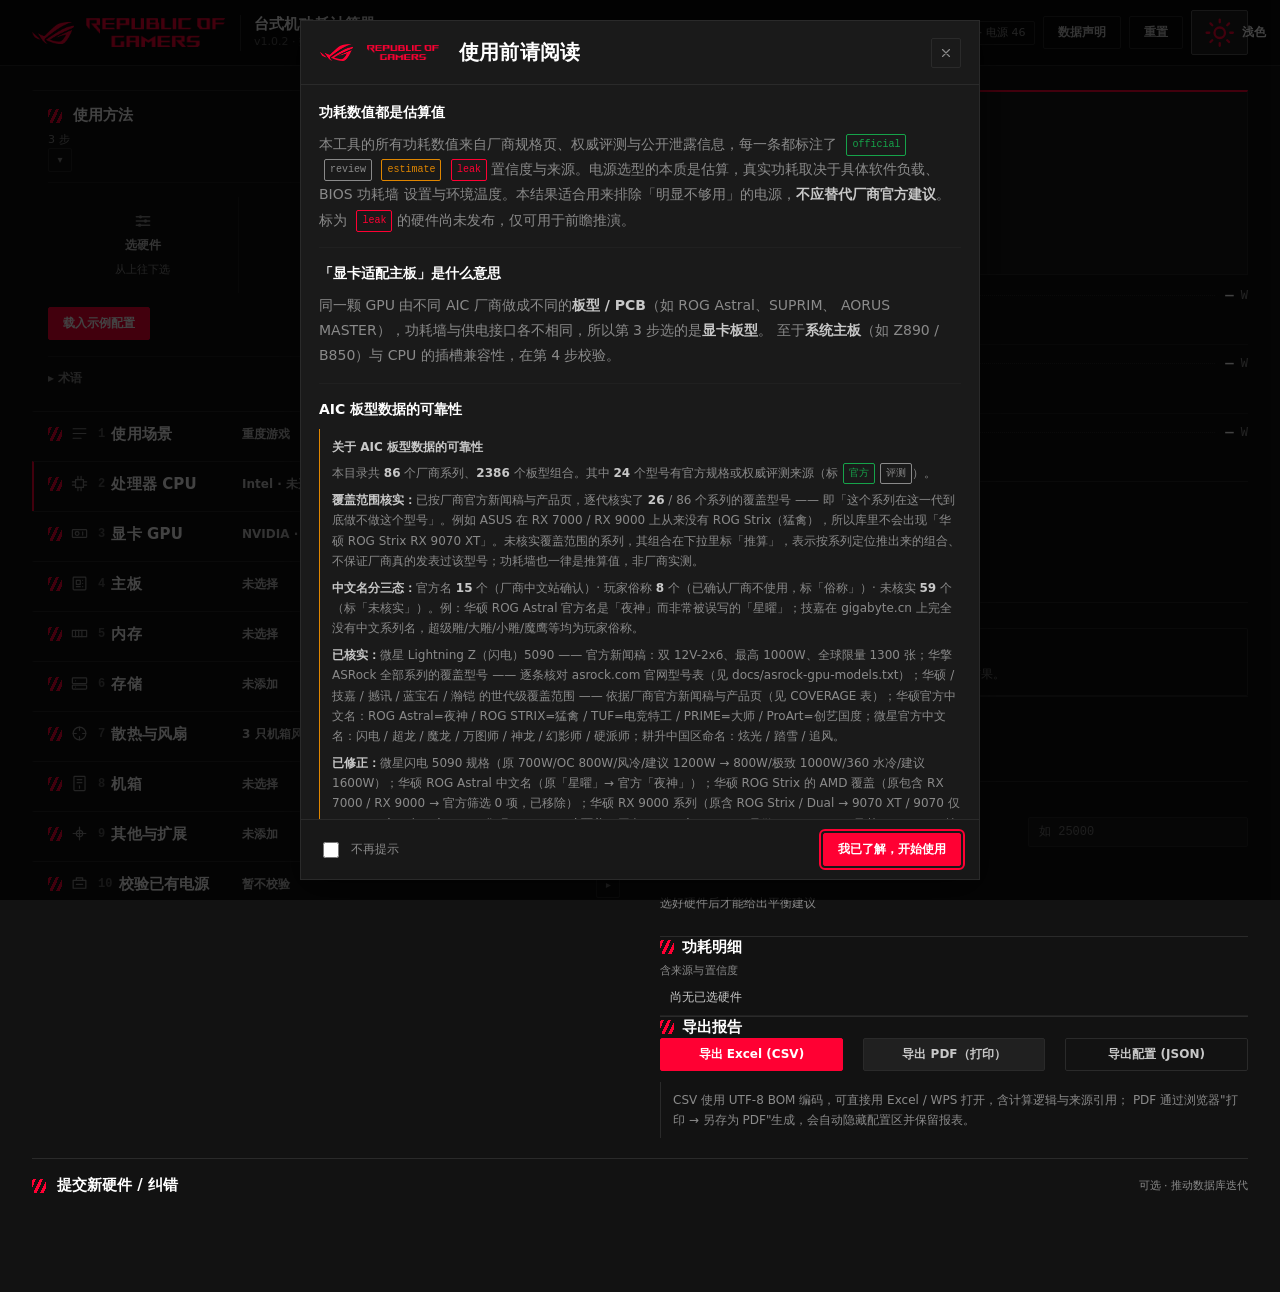
==== index.html @ 89cdb307 "删除启动动画（回退 75d5cbf + 5cb601c）" ====
<!DOCTYPE html>
<html lang="zh-CN" data-theme="dark">
<head>
<meta charset="UTF-8">
<meta name="viewport" content="width=device-width, initial-scale=1.0">

<!-- ---------------------------------------------------------------- SEO -- -->
<title>台式机功耗计算器 · 电源瓦数怎么选</title>
<meta name="description" content="选好 CPU、显卡、主板就能算出整机功耗，并直接给出该买多大瓦数的电源。覆盖 164 款 CPU 与 RTX 50 到 GTX 900 的 71 款显卡、23 家 AIC 厂商 2386 个板型，含 ATX 3.1 与 12V-2x6 接口校验。">
<meta name="robots" content="index, follow">
<link rel="canonical" href="https://lightningz-msi.github.io/-/">

<!-- 主题色：影响移动端浏览器地址栏配色 -->
<meta name="theme-color" content="#121212" media="(prefers-color-scheme: dark)">
<meta name="theme-color" content="#f5f5f5" media="(prefers-color-scheme: light)">
<meta name="color-scheme" content="dark light">

<!-- ------------------------------------------------------- 社交分享预览 --
     微信 / QQ / Twitter / 飞书 等分享时展示的卡片。
     og:image 必须是可公开访问的绝对 URL，建议 1200×630。 -->
<meta property="og:type" content="website">
<meta property="og:site_name" content="台式机功耗计算器">
<meta property="og:locale" content="zh_CN">
<meta property="og:title" content="台式机功耗计算器 · 电源瓦数怎么选">
<meta property="og:description" content="选好 CPU、显卡、主板就能算出整机功耗，并直接给出该买多大瓦数的电源。164 款 CPU、71 款显卡、2386 个显卡板型，老平台也支持。">
<meta property="og:url" content="https://lightningz-msi.github.io/-/">
<meta property="og:image" content="https://lightningz-msi.github.io/-/assets/og-image.png">
<meta property="og:image:width" content="1200">
<meta property="og:image:height" content="630">
<meta property="og:image:alt" content="台式机功耗计算器">
<meta name="twitter:card" content="summary_large_image">
<meta name="twitter:title" content="台式机功耗计算器 · 电源瓦数怎么选">
<meta name="twitter:description" content="选好配置就能算出整机功耗，直接给出该买多大瓦数的电源。164 款 CPU、71 款显卡型号、23 家 AIC 厂商 2386 个板型。">
<meta name="twitter:image" content="https://lightningz-msi.github.io/-/assets/og-image.png">

<!-- -------------------------------------------------------------- 图标 -- -->
<link rel="icon" type="image/svg+xml" href="favicon.svg">
<link rel="apple-touch-icon" href="favicon.svg">

<!-- --------------------------------------------------------- 结构化数据 --
     帮助搜索引擎把这个页面识别为「免费在线工具」，可能出现在富媒体结果里 -->
<script type="application/ld+json">
{
  "@context": "https://schema.org",
  "@type": "WebApplication",
  "name": "台式机功耗计算器",
  "alternateName": "整机功耗计算与电源选型工具",
  "description": "根据 CPU、显卡、主板、内存、存储等配置计算台式机整机功耗，并推荐 ATX 3.1 电源瓦数，含硬件兼容性校验。",
  "applicationCategory": "UtilitiesApplication",
  "operatingSystem": "Web",
  "inLanguage": "zh-CN",
  "isAccessibleForFree": true,
  "offers": { "@type": "Offer", "price": "0", "priceCurrency": "CNY" },
  "featureList": [
    "整机功耗计算",
    "电源瓦数推荐（ATX 3.1）",
    "CPU 与主板插槽兼容性校验",
    "CPU 三级筛选（品牌 / 系列世代 / 型号，164 款）",
    "显卡四级筛选（品牌 / 世代 / 型号 / AIC 板型，66 款型号 · 2427 个板型 · 23 家厂商）",
    "显卡板型功耗墙区分（ROG Astral、SUPRIM、AORUS 等）",
    "老平台兼容：GTX 900 / 10 系、RTX 20 / 30 系、RX 500 / 5000 / 6000 系",
    "12V-2x6 / PCIe 8pin 接口数量校验"
  ]
}
</script>

<link rel="stylesheet" href="assets/style.css">
</head>
<body>

<!-- 页面内容由 JavaScript 渲染，这里为禁用 JS 的访问者与部分爬虫提供兜底说明 -->
<noscript>
  <div style="max-width:760px;margin:40px auto;padding:24px;border:1px solid #23303f;border-radius:10px;font:14px/1.8 -apple-system,'Segoe UI','Microsoft YaHei',sans-serif;color:#e6edf3;background:#131a23">
    <h1 style="font-size:18px;margin:0 0 12px">台式机功耗计算器</h1>
    <p>本工具需要启用 JavaScript 才能运行。它可以根据你选择的 CPU、显卡、主板、内存、存储等硬件，
       计算台式机整机功耗，并推荐合适的 ATX 3.1 电源瓦数。</p>
    <p>覆盖范围：Intel Core Ultra 200S / 200S Plus、第 10~14 代酷睿；AMD Ryzen 9000 / 8000G / 7000 / 5000 全系；
       NVIDIA RTX 50 / 40 系、AMD RX 9000 / 7000 系、Intel Arc B/A 系显卡，
       并区分 23 家 AIC 厂商的 800 多个板型（同一颗 GPU 不同厂商的功耗墙并不相同）。</p>
    <p>请在浏览器设置中启用 JavaScript，或换用 Chrome / Edge / Firefox / Safari 的较新版本访问。</p>
  </div>
</noscript>

<header class="top">
  <div class="top-inner">
    <div class="logo">
      <!-- ROG 官方锁定版：图形本体 + REPUBLIC OF GAMERS 字标。
           两张图都是从华硕官方 logo 图里切出来的（tools/build-logo.mjs）——
           字标是定制字形，网页字体里没有，只能用图。
           这里横向排布（图形在左、字标在右），即官方「横向锁定版」的排法；
           顶栏是横向布局，纵向锁定版会把标题挤下去。
           用 CSS mask 上色：mask 只取 alpha，颜色由 --rog 给，
           所以深浅主题切换时 logo 会自动跟着换，不需要维护两套图。 -->
      <span class="mark" role="img" aria-label="ROG 玩家国度之眼"></span>
      <span class="wordmark" role="img" aria-label="REPUBLIC OF GAMERS"></span>
      <div class="logo-text">
        <h1>台式机功耗计算器</h1>
        <small>v<span id="toolVersion">—</span> · 数据版本 <span id="dbVersion">—</span> · 截止 <span id="dbDate">—</span></small>
      </div>
    </div>
    <div class="top-actions">
      <span class="tag" id="dbCounts">—</span>
      <!-- 答案筹码：顶栏是 sticky 的，所以任何滚动位置都能看到推荐瓦数 -->
      <span class="answer-chip" id="answerChip" hidden>
        <span class="ac-label">推荐电源</span>
        <span class="ac-value" id="answerChipValue">—</span>
        <span class="ac-issues" id="answerChipIssues"></span>
      </span>
      <button id="btnDisclaimer" class="ghost" aria-haspopup="dialog"
              aria-controls="disclaimerModal">数据声明</button>
      <button id="btnReset" class="ghost">重置</button>
      <button id="btnTheme" class="ghost" aria-label="切换深浅主题">
        <svg class="ico" viewBox="0 0 24 24" fill="none" stroke="currentColor" stroke-width="1.75"
             stroke-linecap="round" stroke-linejoin="round" aria-hidden="true">
          <circle cx="12" cy="12" r="4"/><path d="M12 2v2M12 20v2M4.9 4.9l1.4 1.4M17.7 17.7l1.4 1.4M2 12h2M20 12h2M4.9 19.1l1.4-1.4M17.7 6.3l1.4-1.4"/>
        </svg>
        <span class="theme-label">浅色</span>
      </button>
    </div>
  </div>
</header>

<div class="wrap">

  <div class="layout">

    <!-- ================================================== 左：配置列 === -->
    <div class="col-config">

      <!-- 新手引导 -->
      <section class="card guide" id="guideCard">
        <!-- 这一栏没有序号：它不是「第 1 步」，而是说明。原来这里放了个「?」，
             和前面的 /// 分区标记挤在一起读成「/// ? 使用方法」，很脏。
             分区标记本身就足以表明这是一个分区。 -->
        <h2>使用方法<span class="hint">3 步</span>
          <button id="btnHideGuide" class="card-toggle" type="button" aria-label="关闭引导"></button>
        </h2>
        <div class="card-body">
          <ol class="guide-steps">
            <li>
              <span class="gi" aria-hidden="true"><svg viewBox="0 0 24 24" fill="none" stroke="currentColor" stroke-width="1.75" stroke-linecap="round"><path d="M4 7h16M4 12h16M4 17h16"/><circle cx="9" cy="7" r="2" fill="currentColor" stroke="none"/><circle cx="15" cy="12" r="2" fill="currentColor" stroke="none"/><circle cx="8" cy="17" r="2" fill="currentColor" stroke="none"/></svg></span>
              <b>选硬件</b><span>从上往下选</span>
            </li>
            <li>
              <span class="gi" aria-hidden="true"><svg viewBox="0 0 24 24" fill="none" stroke="currentColor" stroke-width="1.75" stroke-linecap="round" stroke-linejoin="round"><path d="M13 2 L4.5 13.5 H11 L10 22 L19.5 10 H13 Z"/></svg></span>
              <b>看瓦数</b><span>顶部那个数</span>
            </li>
            <li>
              <span class="gi" aria-hidden="true"><svg viewBox="0 0 24 24" fill="none" stroke="currentColor" stroke-width="1.75" stroke-linecap="round" stroke-linejoin="round"><path d="M12 3 L2 20 h20 Z"/><path d="M12 10v4M12 17.5v.01"/></svg></span>
              <b>查红字</b><span>有红字就换</span>
            </li>
          </ol>

          <div class="guide-actions">
            <button id="btnQuickStart" class="primary">载入示例配置</button>
          </div>

          <details class="glossary">
            <summary>术语</summary>
            <dl>
              <dt>规划功耗</dt>
              <dd>把所有硬件「最多能吃多少电」加在一起。电源必须扛得住这个数。</dd>
              <dt>场景预期功耗</dt>
              <dd>你实际用起来大概会吃多少电。这个数通常比规划功耗小，
                  因为打游戏时 CPU 一般不会同时跑满。</dd>
              <dt>瞬时峰值</dt>
              <dd>显卡在极短一瞬间能拉到的最高功率（比平均值高很多）。
                  这是为什么不能用杂牌电源的原因——它们的标称瓦数扛不住这种瞬间冲击。</dd>
              <dt>TDP / 最大睿频功耗</dt>
              <dd>CPU 的耗电指标。一个是「平时」，一个是「火力全开」。
                  本工具按火力全开算，更保险。</dd>
              <dt>AIC 厂商 / 板型</dt>
              <dd>同样一颗显卡芯片，华硕、微星、技嘉等厂商会做成不同版本，
                  耗电和尺寸都不一样。比如「微星闪电」就比公版耗电高得多。</dd>
              <dt>12V-2x6 / 12VHPWR</dt>
              <dd>RTX 40/50 系显卡用的新供电接口。买电源时要确认它自带这个接口，
                  否则得用转接线（有风险）。</dd>
              <dt>ATX 3.1</dt>
              <dd>最新一代电源规范，专门为「瞬时峰值」做了加强。
                  配 RTX 50 系 / RX 9000 系显卡建议选它。</dd>
              <dt>80 PLUS 金牌 / 铂金 / 钛金</dt>
              <dd>电源的省电效率等级。等级越高越省电、发热越小，但也越贵。
                  预算有限时<b>优先保瓦数，再考虑等级</b>。</dd>
            </dl>
          </details>
        </div>
      </section>

      <!-- 1. 使用场景 -->
      <section class="card">
        <h2><span class="idx">1</span>使用场景<span class="hint">决定负载系数与冗余要求</span></h2>
        <div class="card-body">
          <div class="scenarios" id="scenarios"></div>
          <div class="note" id="scenarioNote" style="margin-top:11px"></div>
        </div>
      </section>

      <!-- 2. CPU -->
      <section class="card">
        <h2><span class="idx">2</span>处理器 CPU<span class="hint">三级联动：品牌 → 系列 / 世代 → 型号</span></h2>
        <div class="card-body">
          <div class="field">
            <label>① 品牌</label>
            <div class="seg" id="cpuBrand"></div>
          </div>
          <div class="field">
            <label>② 系列 / 世代 <span class="unit">（按上市年份由新到旧）</span></label>
            <select id="cpuGen"></select>
          </div>
          <div class="field">
            <label>③ 型号 <span class="unit">（收录 Intel 10 代起 / AMD Zen 起）</span></label>
            <select id="cpuSelect"></select>
          </div>
          <div class="grid2">
            <div class="field">
              <label>超频模式</label>
              <label class="switch">
                <input type="checkbox" id="cpuOc">
                <span class="track"></span>
                <span>解锁功耗墙 / 自定义功耗</span>
              </label>
            </div>
            <div class="field">
              <label>自定义功耗 <span class="unit">(W，留空用建议值)</span></label>
              <input type="number" id="cpuCustomW" min="35" max="600" step="5" placeholder="自动">
            </div>
          </div>
          <div id="cpuInfo" style="margin-top:10px"></div>
        </div>
      </section>

      <!-- 3. 显卡（三级联动） -->
      <section class="card">
        <h2><span class="idx">3</span>显卡 GPU<span class="hint">四级联动：品牌 → 世代 → 型号 → AIC 板型</span></h2>
        <div class="card-body">
          <div class="field">
            <label>① 品牌</label>
            <div class="seg" id="gpuBrand"></div>
          </div>
          <div class="field">
            <label>② 世代 <span class="unit">（含 GTX 900 / 10 系等已停产老卡）</span></label>
            <select id="gpuGen"></select>
          </div>
          <div class="field">
            <label>③ 型号</label>
            <select id="gpuModel"></select>
          </div>
          <div class="field">
            <label>④ AIC 厂商 / 板型 <span class="unit">（影响功耗墙与供电接口）</span></label>
            <select id="gpuAib"></select>
          </div>
          <div class="grid2">
            <div class="field" style="margin-bottom:0">
              <label>显卡超频</label>
              <label class="switch">
                <input type="checkbox" id="gpuOc">
                <span class="track"></span>
                <span>按 AIC 功耗墙上限计算</span>
              </label>
            </div>
            <div class="field" style="margin-bottom:0">
              <label>未收录型号（手动输入）</label>
              <input type="text" id="gpuCustomName" placeholder="如：某品牌 RTX 5080 Ti">
            </div>
          </div>
          <div class="field" style="margin-top:10px">
            <label>手动功耗 <span class="unit">(W，仅未收录型号时生效)</span></label>
            <input type="number" id="gpuCustomW" min="10" max="1200" step="5" placeholder="自动">
          </div>
          <div id="gpuInfo" style="margin-top:10px"></div>
        </div>
      </section>

      <!-- 4. 主板 -->
      <section class="card">
        <h2><span class="idx">4</span>主板<span class="hint">按 CPU 插槽自动校验兼容性</span></h2>
        <div class="card-body">
          <div class="field">
            <label>具体型号（芯片组 / 板型 / 供电）</label>
            <select id="moboSelect"></select>
          </div>
          <div id="moboInfo"></div>
        </div>
      </section>

      <!-- 5. 内存 -->
      <section class="card">
        <h2><span class="idx">5</span>内存<span class="hint">DDR5 高频条 / 容量可选</span></h2>
        <div class="card-body">
          <div class="grid2">
            <div class="field">
              <label>型号</label>
              <select id="ramSelect"></select>
            </div>
            <div class="field">
              <label>套数 <span class="unit">(kit)</span></label>
              <input type="number" id="ramKits" min="1" max="4" step="1" value="1">
            </div>
          </div>
          <div id="ramInfo"></div>
        </div>
      </section>

      <!-- 6. 存储 -->
      <section class="card">
        <h2><span class="idx">6</span>存储<span class="hint">PCIe 5.0 SSD / 大容量 HDD</span></h2>
        <div class="card-body">
          <div id="storageList"></div>
          <button id="addStorage" class="ghost" style="width:100%;margin-top:4px">添加一块硬盘 / SSD</button>
          <div class="note" style="margin-top:11px">
            PCIe 5.0 SSD 峰值功耗约 10-11W（是 SATA SSD 的 3 倍以上），
            多块 Gen5 盘同时满载时容易被忽略；机械硬盘启动瞬间功耗可达运行值的 3 倍。
          </div>
        </div>
      </section>

      <!-- 7. 散热与风扇 -->
      <section class="card">
        <h2><span class="idx">7</span>散热与风扇<span class="hint">风冷 / 360mm 一体式水冷</span></h2>
        <div class="card-body">
          <div class="field">
            <label>CPU 散热器</label>
            <select id="coolerSelect"></select>
          </div>
          <div class="grid2">
            <div class="field">
              <label>机箱风扇型号</label>
              <select id="fanSelect"></select>
            </div>
            <div class="field">
              <label>数量 <span class="unit">(只)</span></label>
              <input type="number" id="fanQty" min="0" max="12" step="1" value="3">
            </div>
          </div>
          <div id="coolerInfo"></div>
        </div>
      </section>

      <!-- 8. 机箱 -->
      <section class="card">
        <h2><span class="idx">8</span>机箱<span class="hint">E-ATX / 垂直显卡 / 限长校验</span></h2>
        <div class="card-body">
          <div class="field">
            <label>型号</label>
            <select id="caseSelect"></select>
          </div>
          <div id="caseInfo"></div>
        </div>
      </section>

      <!-- 9. 其他与扩展 -->
      <section class="card">
        <h2><span class="idx">9</span>其他与扩展<span class="hint">ARGB 灯效 / 扩展卡 / USB 外设</span></h2>
        <div class="card-body">
          <div class="field">
            <label>外接 ARGB 灯带通道数 <span class="unit">（按每通道 3-5W 估算）</span></label>
            <input type="number" id="argbChannels" min="0" max="12" step="1" value="0">
          </div>
          <div class="field">
            <label>扩展设备</label>
            <div class="chk-grid" id="extrasGrid"></div>
          </div>
          <div class="field">
            <label>自定义设备 <span class="unit">（未收录的扩展卡等）</span></label>
            <div id="customItems"></div>
            <button id="addCustomItem" class="ghost" style="width:100%;margin-top:4px">添加自定义设备</button>
          </div>
        </div>
      </section>

      <!-- 10. 已有电源 -->
      <section class="card">
        <h2><span class="idx">10</span>校验已有电源<span class="hint">我为这套配置选了一款电源</span></h2>
        <div class="card-body">
          <div class="field">
            <label>① 按功率筛选</label>
            <div class="seg" id="psuFilterWatt"></div>
          </div>
          <div class="field">
            <label>② 按 80PLUS 认证筛选</label>
            <div class="seg" id="psuFilterEff"></div>
          </div>
          <div class="field">
            <label>③ 按规范筛选</label>
            <div class="seg" id="psuFilterAtx"></div>
          </div>
          <div class="field">
            <label>电源型号（可不选）<span class="unit">选项含功率 / 认证 / 规范 / 供电接口</span></label>
            <select id="psuSelect"></select>
          </div>
          <div id="psuInfo"></div>
          <div class="note" style="margin-top:11px">
            选择电源后会校验：瓦数是否达到安全下限、是否满足显卡的 12V-2x6 / 8pin 接口数量、
            是否为 ATX 3.1 规范、是否与机箱规格匹配。
          </div>
        </div>
      </section>

    </div>

    <!-- ================================================== 右：结果列 === -->
    <div class="col-result">
      <div class="sticky-col">

        <div class="print-only" style="margin-bottom:14px">
          <h1 style="font-size:16pt;margin:0 0 4px">整机功耗与电源选型报告</h1>
          <div style="font-size:9pt;color:#555" id="printMeta"></div>
        </div>

        <!-- 推荐电源：全页最重要的结论，置于结果列最顶部 -->
        <div class="reco">
          <div class="reco-label">你要买的电源</div>
          <div class="big" id="recoBig">— W</div>
          <div class="sub" id="recoSub"></div>
          <div class="meta" id="recoMeta"></div>
        </div>

        <!-- 辅助数字：规划 / 预期 / 瞬时峰值 -->
        <div class="hero">
          <div>
            <div class="k">规划功耗（峰值合计）</div>
            <div class="v accent" id="heroPower">0<small> W</small></div>
            <div class="u" id="heroPowerNote">各部件功耗上限之和</div>
          </div>
          <div>
            <div class="k">场景预期功耗</div>
            <div class="v blue" id="heroExpected">0<small> W</small></div>
            <div class="u" id="heroExpectedNote">按场景负载系数折算</div>
          </div>
          <div>
            <div class="k">瞬时峰值（估算）</div>
            <div class="v warn" id="heroTransient">0<small> W</small></div>
            <div class="u" id="heroTransientNote">含显卡功率尖峰与硬盘启动</div>
          </div>
        </div>

        <!-- 三档推荐 -->
        <section class="card">
          <h2>电源推荐方案<span class="hint" id="psuPickHint"></span></h2>
          <div class="card-body">
            <div class="psu-picks" id="psuPicks"></div>
            <div id="psuPickNote" style="margin-top:11px"></div>
          </div>
        </section>

        <!-- 兼容性与风险 -->
        <section class="card">
          <h2>兼容性与风险<span class="hint" id="issueCount"></span></h2>
          <div class="card-body" id="issues"></div>
        </section>

        <!-- 升级建议 -->
        <section class="card">
          <h2>升级空间</h2>
          <div class="card-body" id="upgradeBox"></div>
        </section>

        <!-- 智能建议 -->
        <section class="card">
          <h2>配置平衡建议</h2>
          <div class="card-body">
            <div class="field">
              <label>整机预算 <span class="unit">(元，选填 → 用于电源占比分析)</span></label>
              <input type="number" id="budgetInput" min="0" step="500" placeholder="如 25000">
            </div>
            <div id="adviceBox" style="margin-top:11px"></div>
          </div>
        </section>

        <!-- 功耗明细 -->
        <section class="card">
          <h2>功耗明细<span class="hint">含来源与置信度</span></h2>
          <div class="card-body tight">
            <!-- 窄屏必须能横向滚动，否则右侧的瓦数/来源列会被裁掉且无法触达 -->
            <div class="table-scroll"><table class="detail" id="detailTable"></table></div>
          </div>
        </section>

        <!-- 导出 -->
        <section class="card">
          <h2>导出报告</h2>
          <div class="card-body">
            <div class="grid3">
              <button id="btnCsv" class="primary">导出 Excel (CSV)</button>
              <button id="btnPdf">导出 PDF（打印）</button>
              <button id="btnJson" class="ghost">导出配置 (JSON)</button>
            </div>
            <div class="note" style="margin-top:11px">
              CSV 使用 UTF-8 BOM 编码，可直接用 Excel / WPS 打开，含计算逻辑与来源引用；
              PDF 通过浏览器"打印 → 另存为 PDF"生成，会自动隐藏配置区并保留报表。
            </div>
          </div>
        </section>

      </div>
    </div>
  </div>

  <!-- ============================== 反馈入口（默认收起，使用频率低）==== -->
  <details class="section-collapse">
    <summary>提交新硬件 / 纠错<span class="hint">可选 · 推动数据库迭代</span></summary>
    <section class="card" id="feedbackCard">
      <h2>提交新硬件 / 纠错</h2>
      <div class="card-body">
      <div class="grid3">
        <div class="field">
          <label>类别</label>
          <select id="fbType">
            <option value="cpu">CPU</option>
            <option value="gpu">显卡 GPU</option>
            <option value="aib">显卡 AIC 板型</option>
            <option value="mobo">主板</option>
            <option value="ram">内存</option>
            <option value="storage">存储</option>
            <option value="psu">电源</option>
            <option value="cooler">散热器</option>
            <option value="fan">风扇</option>
            <option value="case">机箱</option>
            <option value="other">其他 / 纠错</option>
          </select>
        </div>
        <div class="field">
          <label>型号名称</label>
          <input type="text" id="fbName" placeholder="如：某品牌 RTX 5070 SUPER">
        </div>
        <div class="field">
          <label>功耗 <span class="unit">(W，选填)</span></label>
          <input type="number" id="fbWatts" min="0" step="1" placeholder="如 275">
        </div>
      </div>
      <div class="field">
        <label>备注 / 数据来源链接 <span class="unit">(选填)</span></label>
        <input type="text" id="fbNote" placeholder="如：厂商规格页链接，或「基于 XX 评测实测 312W」">
      </div>
      <div class="grid2">
        <button id="fbAdd" class="primary">加入待提交列表</button>
        <button id="fbCopy" class="ghost">复制全部为 JSON</button>
      </div>
      <div id="fbList" style="margin-top:12px"></div>
      <div class="note" style="margin-top:11px">
        本工具是纯静态页面，没有后端服务器，因此无法直接写库。
        提交内容会保存在本机浏览器（localStorage）并生成 JSON，
        你可以复制后发给维护者，或直接编辑 <code>js/db.js</code> 自行扩充数据库。
      </div>
      </div>
    </section>
  </details>

</div>

<!-- 移动端常驻结果条：抬头就能看到"该买多大"，由 js/ui.js 同步数值 -->
<div class="mobile-bar" id="mobileBar" hidden>
  <div class="mb-label">推荐电源<br>瓦数</div>
  <div class="mb-value" id="mobileBarValue">—<span> W</span></div>
</div>

<div class="toast" id="toast"></div>

<!-- ========================= 数据声明弹窗（打开页面时自动出现）==========
     原「数据来源」卡片与显卡卡里的两段声明都搬到了这里，
     所以 id="sources" 与 id="aibCatalogNote" 依然存在 —— app.js 不需要改。
     顶栏的「数据声明」按钮可以随时重新打开。
     ==================================================================== -->
<div class="modal-backdrop" id="disclaimerModal" hidden>
  <div class="modal-card" role="dialog" aria-modal="true"
       aria-labelledby="dmTitle" aria-describedby="dmBody">
    <div class="modal-head">
      <span class="mark" role="img" aria-label="ROG 玩家国度之眼"></span>
      <span class="wordmark" role="img" aria-label="REPUBLIC OF GAMERS"></span>
      <h2 id="dmTitle">使用前请阅读</h2>
      <button type="button" class="modal-x" id="dmClose" aria-label="关闭声明">
        <svg viewBox="0 0 24 24" fill="none" stroke="currentColor" stroke-width="2"
             stroke-linecap="round" aria-hidden="true"><path d="M6 6l12 12M18 6L6 18"/></svg>
      </button>
    </div>

    <div class="modal-body" id="dmBody">
      <section>
        <h3>功耗数值都是估算值</h3>
        <p>
          本工具的所有功耗数值来自厂商规格页、权威评测与公开泄露信息，每一条都标注了
          <span class="conf official">official</span>
          <span class="conf review">review</span>
          <span class="conf estimate">estimate</span>
          <span class="conf leak">leak</span>
          置信度与来源。电源选型的本质是估算，真实功耗取决于具体软件负载、BIOS 功耗墙
          设置与环境温度。本结果适合用来排除「明显不够用」的电源，<b>不应替代厂商官方建议</b>。
          标为 <span class="conf leak">leak</span> 的硬件尚未发布，仅可用于前瞻推演。
        </p>
      </section>

      <section>
        <h3>「显卡适配主板」是什么意思</h3>
        <p>
          同一颗 GPU 由不同 AIC 厂商做成不同的<b>板型 / PCB</b>（如 ROG Astral、SUPRIM、
          AORUS MASTER），功耗墙与供电接口各不相同，所以第 3 步选的是<b>显卡板型</b>。
          至于<b>系统主板</b>（如 Z890 / B850）与 CPU 的插槽兼容性，在第 4 步校验。
        </p>
      </section>

      <section>
        <h3>AIC 板型数据的可靠性</h3>
        <div class="note warn" id="aibCatalogNote"></div>
      </section>

      <section>
        <h3>纯血老卡与二手硬件的提醒</h3>
        <p>
          数据库同时收录了 GTX 900 / 10 系、RTX 20 / 30 系与 RX 500 / 5000 / 6000 系等
          已停产的显卡，方便沿用旧机时估算。这些型号的厂商功耗墙多为<b>规则推算</b>而非
          官方数据，且旧卡经过多年使用后<b>电容老化、硅脂干涸</b>会让实际功耗与峰值抖动变大，
          建议比计算结果再留一档余量。已停产的硬件在市面上只能买到二手，请自行判断成色与保修。
        </p>
      </section>

      <section>
        <h3>数据来源</h3>
        <ul class="src-list" id="sources"></ul>
      </section>
    </div>

    <div class="modal-foot">
      <label class="chk" for="dmNever">
        <input type="checkbox" id="dmNever">
        <span>不再提示</span>
      </label>
      <button type="button" class="primary" id="dmOk">我已了解，开始使用</button>
    </div>
  </div>
</div>

<!-- 加载顺序不可调换：db-cpus / db-aib 先注册数据，db.js 负责装配 -->
<script src="js/db-cpus.js"></script>
<script src="js/db-aib.js"></script>
<script src="js/db.js"></script>
<script src="js/engine.js"></script>
<script src="js/app.js"></script>
<!-- 改版增强层：卡片折叠 / 步骤高亮 / 说明收纳 / 移动端结果条。
     放在 app.js 之后，不修改任何 id，不参与计算。 -->
<script src="js/ui.js"></script>
</body>
</html>
---- assets/style.css ----
/* ============================================================================
   台式机功耗计算器 — 样式表
   风格：华硕 ROG 奥创（Armoury Crate）

   依据《01-设计系统-ROG奥创.md》（从华硕官网真实 UI 截图提取）。
   三段结构，改版时请保持：
     ① 设计令牌（:root 暗色 + html[data-theme="light"] 浅色覆盖）
     ② 组件
     ③ 响应式 + 打印（@media print 是导出 PDF 的唯一实现，不可删）

   ── 三条「反 AI 感」铁律（每次改动后自查）──────────────────────────────
     ① 一种强调色且极小面积：只有 ROG 红，总面积 < 3%，其余全是灰阶
     ② 不要渐变、不要发光、不要 emoji 当图标
     ③ 形态多样化：分组靠亮度与细分隔线，不是「每块都套同一个深色卡片」
   ========================================================================== */

/* ========================================================== ① 设计令牌 == */
:root {
  /* 背景：三级亮度，靠亮度差而不是描边来分区 */
  --bg:          #121212;   /* 主内容区 */
  --bg-soft:     #181818;   /* 次级凹陷区（输入框、代码块） */
  --bg-nav:      #0a0a0a;   /* 顶栏，最暗 */
  --surface:     #1a1a1a;   /* 浮起表面（下拉、抽屉、气泡） */
  --surface-2:   #202020;   /* 表面上的悬停态 */

  /* 描边：极低对比，只在需要时出现 */
  --line:        #2a2a2a;
  --line-soft:   #202020;

  /* 文本：四级 */
  --text:        #ffffff;
  --text-2:      #c8c8c8;
  --text-3:      #8a8a8a;
  --text-4:      #5a5a5a;

  /* ROG 红：全局唯一强调色，克制使用 */
  --rog:         #ff0033;
  --rog-dim:     #c40028;
  --rog-glow:    rgba(255, 0, 51, .35);

  /* 状态色：只用于有语义的地方，不做装饰 */
  --ok:          #16a34a;
  --warn:        #e08600;
  --err:         #ff0033;   /* 危险 = 品牌色，合理 */

  /* 字号只允许这 6 档：11 辅助 / 12 标签 / 14 正文 / 15 卡片标题 / 20 分区标题 / hero */
  --fs-xs:   11px;
  --fs-sm:   12px;
  --fs-base: 14px;
  --fs-h:    15px;
  --fs-sec:  20px;
  --fs-hero: clamp(40px, 6vw, 56px);

  --radius:      2px;       /* 关键：奥创几乎不用大圆角 */
  --radius-lg:   4px;

  /* 斜切的尺寸档位。ROG 的切割语言只出现在「标记与指示条」上，
     不给容器切角 —— 对照 Armoury Crate 的真实界面，面板全是干净矩形。 */
  --cut:         9px;       /* 关键数值下方的斜切下划条 */
  --cut-bar:     4px;       /* 选中态的斜切短条（模式选择器 / 筛选按钮） */

  --mono: ui-monospace, "Cascadia Mono", Consolas, "SF Mono", monospace;
  --sans: "Segoe UI", "Microsoft YaHei", "PingFang SC", system-ui, sans-serif;

  --ease: cubic-bezier(.4, 0, .2, 1);
  --dur: 150ms;
  --shadow-float: 0 8px 32px rgba(0, 0, 0, .6);
}

/* 浅色主题：变量名与暗色完全一致，仅换值。ROG 红压深以保证白底达标 */
html[data-theme="light"] {
  --bg:          #f5f5f5;
  --bg-soft:     #ffffff;
  --bg-nav:      #ffffff;
  --surface:     #ffffff;
  --surface-2:   #f0f0f0;

  --line:        #e0e0e0;
  --line-soft:   #ececec;

  --text:        #111111;
  --text-2:      #333333;
  --text-3:      #5c5c5c;
  --text-4:      #8a8a8a;

  --rog:         #d40029;
  --rog-dim:     #a80020;
  --rog-glow:    rgba(212, 0, 41, .22);

  --ok:          #15803d;
  --warn:        #9a5b00;
  --err:         #c4001f;

  --shadow-float: 0 8px 32px rgba(0, 0, 0, .14);
}

/* ============================================================ ② 组件 === */

* { box-sizing: border-box; }

html, body { margin: 0; }

body {
  background: var(--bg);
  color: var(--text-2);
  font: var(--fs-base)/1.65 var(--sans);
  -webkit-font-smoothing: antialiased;
}

a { color: var(--text-2); text-decoration: none; border-bottom: 1px solid var(--line); }
a:hover { color: var(--text); border-bottom-color: var(--text-3); }

:focus-visible { outline: 2px solid var(--rog); outline-offset: 2px; }

/* 图标：统一 16px 描边风格 */
svg { display: block; }
.ico { flex: 0 0 16px; color: var(--text-3); }
.ico svg { width: 16px; height: 16px; }

/* ------------------------------------------------------------- 布局 ---- */
.wrap { max-width: 1560px; margin: 0 auto; padding: 0 32px 80px; }

/* 左右分流：左列负责「填」，右列负责「看」 */
.layout {
  display: grid;
  grid-template-columns: minmax(0, 1fr) minmax(0, 1fr);
  gap: 0 40px;
  align-items: start;
}

/* 关键：grid/flex 子项默认 min-width:auto，会被 <select> 里最长选项的固有宽度撑破，
   在窄屏造成整页横向溢出。必须显式归零。 */
.layout > * { min-width: 0; }
.card, .card-body, .field, .grid2 > *, .grid3 > * { min-width: 0; }
select { max-width: 100%; }

/* ------------------------------------------------------------- 顶栏 ----
   最暗的一层（--bg-nav），靠亮度差与主内容区分离。
   答案筹码挂在这里 —— 顶栏是 sticky 的，所以任何滚动位置都能看到推荐瓦数。 */
header.top {
  position: sticky; top: 0; z-index: 50;
  background: var(--bg-nav);
  border-bottom: 1px solid var(--line);
  padding: 10px 0;
  margin-bottom: 24px;
}
.top-inner {
  max-width: 1560px; margin: 0 auto; padding: 0 32px;
  display: flex; align-items: center; gap: 16px; flex-wrap: wrap;
}

.logo { display: flex; align-items: center; gap: 11px; }

/* ------------------------------------------- ROG 官方锁定版（横向）--------
   这两张图不是手画的 —— 手画一个形状复杂的商标不可能描准。
   它们直接从华硕官方 logo 图里切出来：tools/build-logo.mjs 读像素、
   按 alpha 抠图、用行投影把「图形」与「字标」分开、各自裁到外接框再重着色。
   产物是 assets/rog-eye.png（图形）与 assets/rog-wordmark.png（字标）。

   字标是定制字形，网页字体里没有，所以只能用图 —— 不能用文字排版模拟。

   用 mask 而不是 <img>：mask 只取 alpha 通道，颜色由 background 决定，
   于是深浅主题切 --rog 时 logo 自动跟着换，不需要维护两张图。
   官方锁定版是「裸标志」没有底衬色板，所以这里也不给底衬。 */
.logo .mark,
.logo .wordmark {
  background: var(--rog);
  -webkit-mask-position: center;
          mask-position: center;
  -webkit-mask-size: contain;
          mask-size: contain;
  -webkit-mask-repeat: no-repeat;
          mask-repeat: no-repeat;
}
.logo .mark {
  width: 42px; flex: 0 0 42px; aspect-ratio: 256 / 132;
  -webkit-mask-image: url(rog-eye.png);
          mask-image: url(rog-eye.png);
}
/* 字标是「REPUBLIC OF / GAMERS」两行，原始比例约 4.8:1。
   它的定制字形笔画很细，缩到 100px 以下就糊成一团（放大截图核对过），
   所以这里给到 140px —— 两行各约 9px 高，是顶栏里能读清的尺寸。
   代价是顶栏 logo 块变宽，窄屏因此单独把字标隐藏（见响应式段）。 */
.logo .wordmark {
  width: 140px; flex: 0 0 140px; aspect-ratio: 340 / 71;
  -webkit-mask-image: url(rog-wordmark.png);
          mask-image: url(rog-wordmark.png);
}
.logo h1 {
  margin: 0; font-size: var(--fs-h); font-weight: 700; color: var(--text);
  letter-spacing: .01em; line-height: 1.2;
}
.logo small { display: block; font-size: var(--fs-xs); color: var(--text-4); }
/* 顶栏里品牌锁定版与产品名之间要有一道分隔，否则读成一串 */
.logo-text { margin-left: 4px; padding-left: 13px; border-left: 1px solid var(--line); }

.top-actions { margin-left: auto; display: flex; align-items: center; gap: 8px; flex-wrap: wrap; }

/* 答案筹码：顶栏里常驻的推荐瓦数（唯一允许发光的地方）。
   保持干净的矩形 —— 对照真实奥创界面，面板与筹码都不切角。 */
.answer-chip {
  display: inline-flex; align-items: baseline; gap: 8px;
  padding: 5px 12px;
  background: var(--bg);
  border: 1px solid var(--line);
  border-left: 3px solid var(--rog);
  border-radius: var(--radius);
}
.answer-chip[hidden] { display: none; }
.answer-chip .ac-label { font-size: var(--fs-xs); color: var(--text-3); letter-spacing: .04em; }
.answer-chip .ac-value {
  font-family: var(--mono); font-variant-numeric: tabular-nums;
  font-size: 18px; font-weight: 700; color: var(--text); letter-spacing: -.01em;
}
.answer-chip .ac-issues { font-size: var(--fs-xs); color: var(--text-4); }
.answer-chip .ac-issues.has-error { color: var(--err); }

/* ---------------------------------------------------------- 分区标记 ----
   Armoury Crate 里每个分区标题前都有一个小小的「三条斜杠」`///` 标记
   （Aura Sync 的 Basic Effects / Advanced Effects，Home 的 Systems Monitor /
   Devices / Operating Mode 都是它）。这是 ROG 界面里最强的视觉签名，
   所以这里严格照抄它的形态：三根等距细斜杠，纯 CSS 三个 linear-gradient 拼出。
   ⚠️ 是三条，不是两条 —— 两条会读成「快进符号 >>」，那是另一个语义。 */
.card > h2::before,
details.section-collapse > summary::before {
  content: "";
  display: inline-block; width: 14px; height: 14px; margin-right: 11px;
  flex: 0 0 14px; vertical-align: -2px;
  background:
    linear-gradient(115deg, transparent 4%, var(--rog) 4%, var(--rog) 20%, transparent 20%),
    linear-gradient(115deg, transparent 38%, var(--rog) 38%, var(--rog) 54%, transparent 54%),
    linear-gradient(115deg, transparent 72%, var(--rog) 72%, var(--rog) 88%, transparent 88%);
}

/* ------------------------------------------------------------- 分区 ----
   布局参考 MSI 电源计算器：**左侧窄栏放「图标 + 分组名」，右侧一大片放字段**。
   这样十几组配置排下来是一列整齐的分组名，扫一眼就知道要填哪几项；
   字段本身仍是「左标签 + 右控件」的数据行（这一条本来就是两家的共同做法）。

   分区之间靠「极细上边线」分隔，不给每块都套完整矩形。

   ⚠️ 这套三列栅格**只作用于配置列**（.col-config）。
   结果列用的也是 <section class="card">，如果不加限定，
   结果列会被一起塞进「176px | 1fr | 24px」三列里，内容被挤烂并横向溢出。
   三列： 分组名栏 | 字段/摘要 | 折叠键                                       */
.card {
  background: none; border: none;
  border-top: 1px solid var(--line);
  border-radius: 0; margin-bottom: 0; overflow: visible;
}
.col-config .card {
  display: grid;
  grid-template-columns: minmax(0, 176px) minmax(0, 1fr) 24px;
  column-gap: 18px;
  align-items: start;
  padding: 12px 0 13px;
}
.card > h2 {
  margin: 0; padding: 0;
  font-size: var(--fs-h); font-weight: 700; color: var(--text);
  letter-spacing: .01em; line-height: 1.35;
  border-bottom: none;
  background: none;
  /* /// + 图标 + 分组名 排在同一行（对照 MSI 的 [icon] CPU）——
     三者各占一行会把每个分区撑到近 60px 高，一屏看不到几组。 */
  display: flex; align-items: center; flex-wrap: wrap; gap: 0;
}
.col-config .card > h2 { grid-column: 1; grid-row: 1; }
/* 分组图标（由 js/ui.js 注入） */
.card > h2 .sec-ico {
  display: inline-flex; margin: 0 9px 0 0;
  color: var(--text-3);
}
.card > h2 .sec-ico svg { width: 19px; height: 19px; display: block; }
.col-config .card-body { grid-column: 2; grid-row: 1; padding: 0; }
.card-body.tight { padding: 0; }

/* 序号：不再是亮色实底方块（它出现 19 次，是全页最吵的重复元素），改为小号灰字 */
.card > h2 .idx {
  width: auto; height: auto; flex: 0 0 auto; display: inline;
  background: none; color: var(--text-4);
  font-family: var(--mono); font-size: var(--fs-sm); font-weight: 600;
  margin-right: 6px; box-shadow: none !important;
}
.card > h2 .hint {
  display: block; flex: 1 1 100%; margin: 5px 0 0;
  font-weight: 400; font-size: var(--fs-xs); color: var(--text-3); line-height: 1.55;
}
/* /// 标记与图标、分组名同一行 */
.card > h2::before { display: inline-block; margin: 0 8px 0 0; vertical-align: -2px; }

/* 已选摘要（折叠态显示，由 js/ui.js 注入到**分区**上，与字段同栏） */
.card-summary {
  grid-column: 2; grid-row: 1;
  display: none; font-size: var(--fs-sm); color: var(--text-2);
  font-weight: 600; overflow: hidden;
  text-overflow: ellipsis; white-space: nowrap;
  padding-top: 1px;
}
.card.is-collapsed > h2 .hint { display: none; }
.card.is-collapsed > .card-summary { display: block; }

/* 展开 / 收起的平滑高度过渡（只作用于配置列）。
   display:none 是没法做过渡的，所以这里用 grid-template-rows 从 0fr 到 1fr ——
   高度自然动画，且不需要事先知道内容有多高（由 js/ui.js 包的那层 .card-body-in 承载）。 */
.col-config .card > .card-body {
  display: grid; grid-template-rows: 1fr;
  transition: grid-template-rows 240ms var(--ease), opacity 170ms var(--ease);
}
.col-config .card > .card-body > .card-body-in { min-height: 0; overflow: hidden; }
.col-config .card.is-collapsed > .card-body {
  grid-template-rows: 0fr; opacity: 0; pointer-events: none;
}

/* 折叠开关 */
.card-toggle {
  grid-column: 3; grid-row: 1;
  width: 24px; height: 24px; padding: 0; margin: 0;
  display: grid; place-items: center; cursor: pointer;
  background: none; border: 1px solid var(--line);
  border-radius: var(--radius); color: var(--text-3);
  transition: color var(--dur) var(--ease), border-color var(--dur) var(--ease),
              background-color var(--dur) var(--ease);
}
.card-toggle:hover { border-color: var(--text-4); color: var(--text); }
.card-toggle::before { content: '▾'; font-size: 10px; display: block; transition: transform var(--dur) var(--ease); }
.card.is-collapsed .card-toggle::before { transform: rotate(-90deg); }
/* 收起状态下整行可点，给一点悬停反馈 */
.card.is-collapsed { cursor: pointer; }
.card.is-collapsed:hover { background: var(--bg-soft); }
.card.is-collapsed:hover > h2 { color: var(--text); }

/* 引导卡不是配置分区，保持整幅布局（它有自己的关闭键，没有折叠键） */
.card.guide {
  display: block; padding: 14px 0 20px;
}
.card.guide > h2 {
  padding: 0 0 10px; border-bottom: 1px solid var(--line-soft);
  display: flex; align-items: center;
}
.card.guide > h2::before { display: inline-block; margin: 0 11px 0 0; }
.card.guide > .card-body { padding: 14px 0 0; }

/* 当前卡：只做「左侧红色指示条」，不做整块变色 */
.col-config .card { border-left: 2px solid transparent; padding-left: 14px; }
.col-config .card.is-active { border-left-color: var(--rog); }

.sticky-col { position: sticky; top: 72px; }

/* ---------------------------------------------------------------- 斜切 ----
   ROG 的切割语言来自机箱与显卡外壳的 45° 切角，但在**软件界面**里，
   它只以两种形态出现（对照 Armoury Crate 真实截图）：
     · 分区标题前的三条斜杠 `///`（见上面的分区标记）
     · 选中项底部的斜切短条（模式选择器 / 筛选项 / 关键数值）
   刻意不给面板与容器切角：真实界面里它们全是干净矩形，
   给每个容器都切一刀会变成「到处贴同一个花纹」的装饰癖 —— 那正是 AI 味的主要来源。

   两条硬约束：
     · 斜切只切形状，不切文字。全站没有任何 transform: skew 落在文本上。
     · 不对可聚焦元素本身用 clip-path —— 那会连 :focus-visible 的焦点环一起裁掉，
       键盘用户就看不到焦点了。斜切只出现在伪元素装饰条上。 */

/* ------------------------------------------------------------- 按钮 ---- */
button, .btn {
  padding: 7px 14px; border-radius: var(--radius);
  border: 1px solid var(--line); background: var(--surface-2); color: var(--text-2);
  font-size: var(--fs-sm); font-family: inherit; font-weight: 600;
  cursor: pointer; white-space: nowrap;
  transition: color var(--dur) var(--ease), border-color var(--dur) var(--ease),
              background-color var(--dur) var(--ease);
}
button:hover, .btn:hover { color: var(--text); border-color: var(--text-4); }
button.primary { background: var(--rog); border-color: var(--rog); color: #fff; }
button.primary:hover { background: var(--rog-dim); border-color: var(--rog-dim); color: #fff; }
button.ghost { background: none; }
button:disabled { opacity: .4; cursor: not-allowed; }
button .ico { display: inline-block; vertical-align: -2px; }

/* ------------------------------------------------------- 主题切换按钮 ----
   顶栏里唯一的「设置类」控件，需要一眼看出它是个可点的按钮，
   所以给它**实描边 + 高亮文字**，而不是像其他 ghost 按钮那样淡到看不见。
   图标用 ROG 红点亮，翻面时文字跟着说明「切到哪一边」。 */
#btnTheme {
  display: inline-flex; align-items: center; gap: 7px;
  border: 1px solid var(--text-4);
  background: var(--surface-2);
  color: var(--text);
  padding: 6px 12px;
}
#btnTheme .ico { color: var(--rog); flex: 0 0 auto; }
#btnTheme .theme-label { font-weight: 700; letter-spacing: .02em; }
#btnTheme:hover { border-color: var(--rog); }
#btnTheme:active { background: var(--bg-soft); }

/* --------------------------------------------------- 设置行（表单）----
   奥创的输入控件是「左标签 + 右控件 + 行间细线」的 row 形态，
   而不是 label 在上、input 在下的堆叠式表单。 */
.field {
  display: flex; align-items: center; gap: 16px;
  min-height: 52px; padding: 9px 0;
  border-top: 1px solid var(--line-soft);
}
.field:first-child { border-top: none; }
.field > label {
  flex: 1 1 auto; min-width: 0; margin: 0;
  font-size: var(--fs-base); font-weight: 400; color: var(--text-2);
}
.field > label .unit { display: block; font-size: var(--fs-xs); color: var(--text-4); font-weight: 400; }
.field > select,
.field > input[type="text"],
.field > input[type="number"] { flex: 0 0 220px; width: 220px; }

/* 含分段按钮 / 复选网格 / 多控件的字段不适合 row 形态，退回纵向 */
.field:has(> .seg),
.field:has(> .chk-grid),
.field:has(> div) { display: block; }
.field:has(> .seg) > label,
.field:has(> .chk-grid) > label,
.field:has(> div) > label { margin-bottom: 8px; }

select, input[type="text"], input[type="number"] {
  width: 100%; padding: 7px 10px;
  background: var(--bg-soft); color: var(--text);
  border: 1px solid var(--line); border-radius: var(--radius);
  font-size: var(--fs-sm); font-family: var(--mono);
  /* 不写 outline: none —— 那会压制键盘焦点。焦点样式统一由全局
     :focus-visible 提供（2px ROG 红描边 + 2px 偏移）。 */
  transition: border-color var(--dur) var(--ease);
}
select:focus, input:focus { border-color: var(--rog); }
select:disabled { opacity: .45; cursor: not-allowed; }

/* 原生下拉箭头在暗色下很难看，换成内联 SVG 灰箭头 */
select {
  appearance: none; -webkit-appearance: none; padding-right: 26px;
  background-image: url("data:image/svg+xml,%3Csvg xmlns='http://www.w3.org/2000/svg' viewBox='0 0 12 8'%3E%3Cpath d='M1 1.5L6 6.5L11 1.5' stroke='%238a8a8a' stroke-width='1.6' fill='none' stroke-linecap='round' stroke-linejoin='round'/%3E%3C/svg%3E");
  background-repeat: no-repeat; background-position: right 9px center; background-size: 10px 7px;
}
select option, select optgroup { background: var(--bg-soft); color: var(--text); }

.grid2 { display: grid; grid-template-columns: 1fr 1fr; gap: 0 20px; }
.grid3 { display: grid; grid-template-columns: repeat(3, 1fr); gap: 0 20px; }

/* --------------------------------------------------------- 开关 -------- */
.switch { display: inline-flex; align-items: center; gap: 10px; cursor: pointer; user-select: none; font-size: var(--fs-sm); color: var(--text-3); }
.switch input { position: absolute; width: 1px; height: 1px; clip-path: inset(50%); overflow: hidden; }
.switch .track {
  width: 38px; height: 20px; border-radius: 10px; background: var(--surface-2);
  border: 1px solid var(--line); position: relative;
  transition: background-color var(--dur) var(--ease); flex: 0 0 38px;
}
.switch .track::after {
  content: ''; position: absolute; top: 2px; left: 2px;
  width: 14px; height: 14px; border-radius: 50%; background: var(--text-4);
  transition: transform var(--dur) var(--ease), background-color var(--dur) var(--ease);
}
.switch input:checked + .track { background: var(--rog); border-color: var(--rog); }
.switch input:checked + .track::after { transform: translateX(18px); background: #fff; }
.switch input:focus-visible + .track { outline: 2px solid var(--rog); outline-offset: 2px; }

/* --------------------------------------------- 模式选择器（使用场景）---
   图标 + 文字 + 选中项底部红色短条。奥创最标志性的组件之一。 */
.scenarios { display: grid; grid-template-columns: repeat(4, 1fr); gap: 0; }
.scenario {
  background: none; border: none; border-bottom: 3px solid transparent;
  border-radius: 0; padding: 12px 8px 11px; position: relative;
  display: flex; flex-direction: column; align-items: center; gap: 6px;
  color: var(--text-4); cursor: pointer; text-align: center;
  transition: color var(--dur) var(--ease), border-color var(--dur) var(--ease);
}
.scenario:hover { color: var(--text-2); border-bottom-color: var(--line); }
.scenario .si, .scenario .si svg { width: 22px; height: 22px; }
.scenario b { font-size: var(--fs-sm); font-weight: 600; color: inherit; }
.scenario span { font-size: var(--fs-xs); color: var(--text-3); font-family: var(--mono); }
/* 选中态 = 极淡同色底 + 底部斜切短条。
   这正是奥创 Home 页「Operating Mode」那一排按钮的做法（Quiet/Standard/
   Turbo/Full Speed/Custom，选中的 Turbo 就是浅底 + 红下边）。 */
.scenario.on {
  color: var(--text); border-bottom-color: transparent;
  background: rgba(255, 0, 51, .06);
}
.scenario.on span { color: var(--text-3); }
.scenario.on::after {
  content: ''; position: absolute; left: 12%; right: 12%; bottom: 0; height: 3px;
  background: var(--rog);
  clip-path: polygon(var(--cut-bar) 0, 100% 0,
                     calc(100% - var(--cut-bar)) 100%, 0 100%);
}

.seg { display: flex; gap: 6px; flex-wrap: wrap; }
.seg button { flex: 0 0 auto; min-width: 72px; position: relative; }
.seg button.on { border-color: var(--rog); color: var(--text); background: rgba(255, 0, 51, .06); }
/* 选中态 = 极淡同色底 + 红色描边 + 底部斜切短条。
   对照奥创真实界面的标签页：选中项就是一层很浅的底 + 一根红色下边。
   ⚠️ 只加伪元素、不对 button 本身用 clip-path ——
   那会连 :focus-visible 的焦点环一起裁掉，键盘用户就看不到焦点了。 */
.seg button.on::after {
  content: ''; position: absolute; left: 5px; right: 5px; bottom: -1px; height: 2px;
  background: var(--rog);
  clip-path: polygon(var(--cut-bar) 0, 100% 0,
                     calc(100% - var(--cut-bar)) 100%, 0 100%);
}

/* --------------------------------------------------- 关键数值块 --------
   #recoBig 是全页唯一的大字。
   ⚠️ 中文绝不能进 .big —— mono 字体栈里没有中文字体，
      空态时会出现「中文雅黑 + 数字 Consolas」同段两种字形。 */
.reco {
  padding: 20px 22px 24px;
  position: relative;
  /* 参考 MSI 的右栏：把「推荐多少瓦」放进一个独立的填充面板里，
     数字才是这一列真正的落点，而不是浮在一片空白上。
     ROG 的做法是在面板顶部压一根红条，而不是给整块铺红底。 */
  background: var(--bg-soft);
  border: 1px solid var(--line);
  border-top: 2px solid var(--rog);
}
.reco .reco-label {
  font-size: var(--fs-xs); color: var(--text-3);
  letter-spacing: .12em; text-transform: uppercase; margin-bottom: 10px;
}
.reco .big {
  font-family: var(--mono); font-variant-numeric: tabular-nums;
  font-size: var(--fs-hero); font-weight: 700; color: var(--text);
  line-height: 1; letter-spacing: -.02em;
  display: inline-block; position: relative;
}
/* 数字左下方 4px 红色斜切条（奥创的红色指示条 + ROG 的切割语言） */
.reco .big::after {
  content: ''; position: absolute; left: 0; bottom: -9px;
  width: 48px; height: 4px; background: var(--rog);
  clip-path: polygon(0 0, 100% 0, calc(100% - var(--cut)) 100%, 0 100%);
}
.reco .big span { font-size: 20px; font-weight: 400; color: var(--text-3); margin-left: 6px; }
.reco .sub { font-size: var(--fs-base); color: var(--text-2); margin-top: 18px; }
.reco .sub b { color: var(--text); font-weight: 700; }
.reco .sub span { color: var(--text-3) !important; opacity: 1 !important; font-size: var(--fs-sm); }
.reco .meta { display: flex; gap: 6px; flex-wrap: wrap; margin-top: 12px; }

/* --------------------------------------------------------- 数据行 ------
   密集数据用「标签 ······· 右对齐数值」的行式列表，不是一个数据一张卡。 */
.hero {
  display: block; background: none; border: none; border-radius: 0;
  margin-bottom: 0; padding: 2px 0 0;
}
.hero > div {
  display: flex; align-items: baseline; gap: 10px; flex-wrap: wrap;
  padding: 9px 0; background: none;
  border-bottom: 1px solid var(--line-soft);
}
.hero > div:last-child { border-bottom: none; }
.hero .k { flex: 0 0 auto; order: 1; font-size: var(--fs-sm); color: var(--text-3); margin: 0; }
.hero > div::after {
  content: ''; flex: 1 1 auto; order: 2; min-width: 20px;
  border-bottom: 1px dotted var(--line); transform: translateY(-3px);
}
.hero .v {
  flex: 0 0 auto; order: 3;
  font-family: var(--mono); font-variant-numeric: tabular-nums;
  font-size: var(--fs-base); font-weight: 700; color: var(--text); line-height: 1.2;
}
.hero .v small { font-size: var(--fs-sm); font-weight: 400; color: var(--text-3); }
.hero .v.accent, .hero .v.blue, .hero .v.warn { color: var(--text); }
/* 说明文字必须换行到第二行，且用 --text-3（--text-4 对比度不足 4.5:1） */
.hero .u {
  flex: 1 1 100%; order: 4; min-width: 0;
  font-size: var(--fs-xs); color: var(--text-3); margin: 2px 0 0; line-height: 1.6;
}

/* ------------------------------------------------------------- 标签 ---- */
.tag {
  font-size: var(--fs-xs); padding: 2px 8px; border-radius: var(--radius);
  border: 1px solid var(--line); color: var(--text-3); background: none;
}
.tag.on { border-color: var(--rog); color: var(--text); }
.tag.blue, .tag.warn { border-color: var(--line); color: var(--text-3); }

/* --------------------------------------------------------- 三档推荐 --- */
.psu-picks { display: grid; grid-template-columns: repeat(3, 1fr); gap: 0 24px; }
.psu-pick { padding: 12px 0 14px; border-top: 1px solid var(--line-soft); background: none; border-radius: 0; }
.psu-pick:first-child { border-top: none; }
.psu-pick .role {
  font-size: var(--fs-xs); font-weight: 600; letter-spacing: .08em;
  text-transform: uppercase; color: var(--text-3);
}
.psu-pick .nm { font-size: var(--fs-base); font-weight: 600; color: var(--text); margin: 6px 0 4px; }
.psu-pick .w {
  font-family: var(--mono); font-variant-numeric: tabular-nums;
  font-size: 22px; font-weight: 700; color: var(--text); letter-spacing: -.01em;
}
.psu-pick .sp { font-size: var(--fs-xs); color: var(--text-3); margin-top: 4px; }
.psu-pick .pr { font-family: var(--mono); font-size: var(--fs-sm); color: var(--text-3); margin-top: 6px; }

/* --------------------------------------------------------- 风险提示 ---
   左侧 3px 色条 + 极淡同色底。红色只用于错误，警告走琥珀。 */
.issue {
  display: flex; gap: 10px; padding: 10px 12px;
  border-radius: var(--radius); border: 1px solid var(--line);
  border-left: 3px solid var(--text-4);
  background: none; margin-bottom: 6px; font-size: var(--fs-base);
}
.issue:last-child { margin-bottom: 0; }
.issue .ico { margin-top: 2px; }
.issue b { display: block; color: var(--text); font-weight: 600; margin-bottom: 3px; }
.issue .d { color: var(--text-3); font-size: var(--fs-sm); }
.issue .f { color: var(--text-2); font-size: var(--fs-sm); margin-top: 5px; }
.issue.error { border-left-color: var(--err); background: rgba(255, 0, 51, .06); }
.issue.error .ico { color: var(--err); }
.issue.warn { border-left-color: var(--warn); background: rgba(224, 134, 0, .06); }
.issue.warn .ico { color: var(--warn); }
.issue.info .ico { color: var(--text-4); }
.issue.ok { border-left-color: var(--ok); }
.issue.ok .ico { color: var(--ok); }

/* --------------------------------------------------------- 明细表 ----- */
/* 窄屏必须能横向滚动，否则会裁掉瓦数列且无法触达 */
.table-scroll { overflow-x: auto; -webkit-overflow-scrolling: touch; }
table.detail { width: 100%; border-collapse: collapse; font-size: var(--fs-sm); }
table.detail th {
  text-align: left; padding: 8px 10px; font-size: var(--fs-xs); color: var(--text-4);
  font-weight: 600; border-bottom: 1px solid var(--line); white-space: nowrap;
}
table.detail td { padding: 8px 10px; border-bottom: 1px solid var(--line-soft); vertical-align: top; color: var(--text-2); }
table.detail tr.hl .nm { color: var(--text); font-weight: 600; }
table.detail .nm { font-weight: 600; color: var(--text); }
table.detail .dt { color: var(--text-3); font-size: var(--fs-xs); }
table.detail .wt {
  font-family: var(--mono); font-variant-numeric: tabular-nums;
  font-weight: 600; text-align: right; white-space: nowrap; color: var(--text);
}
table.detail tr.sum td { border-top: 1px solid var(--line); border-bottom: none; font-weight: 600; padding-top: 11px; }
.grp { font-size: var(--fs-xs); font-weight: 600; color: var(--text-3); letter-spacing: .06em; }

/* --------------------------------------------------------- 置信度 ----- */
.conf {
  display: inline-block; font-size: 10px; padding: 1px 5px; border-radius: var(--radius);
  font-family: var(--mono); vertical-align: middle; margin-left: 5px;
  border: 1px solid currentColor; color: var(--text-4);
}
.conf.official { color: var(--ok); }
.conf.review { color: var(--text-3); }
.conf.leak { color: var(--err); }
.conf.estimate { color: var(--warn); }

/* ------------------------------------------------- 存储行 / 复选 ----- */
.storage-row { display: grid; grid-template-columns: 1fr 74px 34px; gap: 8px; margin-bottom: 8px; align-items: center; }
.storage-row .del {
  min-height: 34px; padding: 0; display: grid; place-items: center;
  color: var(--text-4); border: 1px solid var(--line); border-radius: var(--radius);
  background: none; font-size: var(--fs-base);
}
.storage-row .del:hover { color: var(--err); border-color: var(--err); }

.chk-grid { display: grid; grid-template-columns: repeat(2, 1fr); gap: 0 20px; }
.chk {
  display: flex; align-items: center; gap: 9px; font-size: var(--fs-sm);
  padding: 8px 0; border: none; border-bottom: 1px solid var(--line-soft);
  border-radius: 0; background: none;
}
.chk input[type="checkbox"] { width: 16px; height: 16px; accent-color: var(--rog); flex: 0 0 16px; }
.chk input[type="number"] { width: 54px; flex: 0 0 54px; padding: 3px 6px; font-size: var(--fs-sm); }
.chk span { color: var(--text-3); flex: 1; }

/* --------------------------------------------------- 说明块（可收纳）-- */
.note {
  font-size: var(--fs-sm); color: var(--text-3); line-height: 1.7;
  padding: 8px 0 8px 12px; background: none; border-radius: 0;
  border-left: 1px solid var(--line);
}
.note.warn { border-left-color: var(--warn); color: var(--text-3); }
.note.accent { border-left-color: var(--rog); color: var(--text-3); }
.note b { color: var(--text-2); }

.note.note-collapsible {
  display: -webkit-box; -webkit-line-clamp: 2; -webkit-box-orient: vertical;
  overflow: hidden; cursor: pointer; position: relative; padding-right: 52px;
}
.note.note-collapsible::after {
  content: '展开'; position: absolute; right: 0; bottom: 8px;
  font-size: var(--fs-xs); color: var(--text-3);
}
.note.note-collapsible.open { -webkit-line-clamp: unset; display: block; overflow: visible; padding-right: 12px; }
.note.note-collapsible.open::after { display: none; }

/* --------------------------------------------------- 数据说明（折叠）-- */
.banner {
  border: 1px solid var(--line); border-left: 3px solid var(--warn);
  border-radius: var(--radius); background: none; margin-bottom: 20px;
  overflow: hidden;
}
.banner > summary {
  cursor: pointer; list-style: none; padding: 9px 14px;
  font-size: var(--fs-sm); color: var(--text-3);
  display: flex; align-items: center; gap: 8px;
}
.banner > summary::-webkit-details-marker { display: none; }
.banner > summary::after { content: '依据与局限'; margin-left: auto; color: var(--text-3); font-size: var(--fs-xs); }
.banner[open] > summary::after { content: '收起'; }
.banner .banner-body {
  padding: 10px 14px 13px; font-size: var(--fs-xs); line-height: 1.8;
  color: var(--text-3); border-top: 1px solid var(--line-soft);
}

/* ------------------------------------------------------------- 引导 ---- */
.guide-steps {
  display: grid; grid-template-columns: repeat(3, 1fr); gap: 0;
  margin: 0 0 14px; padding: 0; list-style: none;
}
.guide-steps li {
  display: flex; flex-direction: column; align-items: center; gap: 5px;
  text-align: center; padding: 14px 8px;
  border: none; border-right: 1px solid var(--line-soft);
  border-radius: 0; background: none;
  font-size: var(--fs-xs); color: var(--text-3);
}
.guide-steps li:last-child { border-right: none; }
.guide-steps li .gi { color: var(--text-3); }
.guide-steps li .gi svg { width: 20px; height: 20px; }
.guide-steps li b { font-size: var(--fs-sm); font-weight: 600; color: var(--text-2); }

.guide-actions { display: flex; gap: 8px; flex-wrap: wrap; margin-bottom: 4px; }

details.glossary { border-top: 1px solid var(--line-soft); padding-top: 10px; margin-top: 12px; }
details.glossary > summary {
  cursor: pointer; font-size: var(--fs-sm); font-weight: 600; color: var(--text-3);
  padding: 2px 0; list-style: none;
}
details.glossary > summary::-webkit-details-marker { display: none; }
details.glossary > summary::before { content: '▸ '; }
details.glossary[open] > summary::before { content: '▾ '; }
details.glossary dl { margin: 12px 0 0; font-size: var(--fs-sm); line-height: 1.75; }
details.glossary dt { font-weight: 600; color: var(--text); margin-top: 10px; font-size: var(--fs-sm); }
details.glossary dt:first-child { margin-top: 0; }
details.glossary dd { margin: 3px 0 0; color: var(--text-3); }

/* --------------------------------------------------- 页面底部折叠区 -- */
details.section-collapse { margin-top: 20px; border-top: 1px solid var(--line); }
details.section-collapse > summary {
  cursor: pointer; list-style: none; padding: 14px 0;
  border: none; border-radius: 0; background: none;
  font-size: var(--fs-h); font-weight: 700; color: var(--text);
  display: flex; align-items: center; gap: 0;
}
details.section-collapse > summary::-webkit-details-marker { display: none; }
details.section-collapse > summary .hint {
  margin-left: auto; font-weight: 400; font-size: var(--fs-xs); color: var(--text-3);
}

/* ------------------------------------------------- 来源 / kv / 其他 -- */
.src-list { list-style: none; margin: 0; padding: 0; font-size: var(--fs-sm); }
.src-list li { padding: 7px 0; border-bottom: 1px solid var(--line-soft); color: var(--text-3); }
.src-list li:last-child { border-bottom: none; }

.kv { display: grid; grid-template-columns: auto 1fr; gap: 5px 14px; font-size: var(--fs-sm); }
.kv dt { color: var(--text-3); }
.kv dd { margin: 0; font-family: var(--mono); color: var(--text-2); }

/* Toast：不再是 99px 胶囊 + 满饱和实底 + 大阴影 */
.toast {
  position: fixed; bottom: 24px; left: 50%;
  transform: translateX(-50%) translateY(10px);
  background: var(--surface); color: var(--text);
  border: 1px solid var(--line); border-left: 3px solid var(--rog);
  border-radius: var(--radius); padding: 10px 16px;
  font-size: var(--fs-sm); font-weight: 600;
  box-shadow: var(--shadow-float);
  opacity: 0; transition: opacity var(--dur) var(--ease), transform var(--dur) var(--ease);
  z-index: 200; pointer-events: none;
}
.toast.show { transform: translateX(-50%) translateY(0); opacity: 1; }
.toast.err { border-left-color: var(--err); }

.empty { padding: 22px 0; color: var(--text-3); font-size: var(--fs-sm); }

/* ------------------------------------------------------------- 弹窗 ----
   数据声明弹窗。打开页面时自动出现，顶栏「数据声明」按钮可随时重开。
   干净矩形 + 浮层阴影。对照真实奥创界面，面板一律不切角 ——
   斜切只留给「分区标记」和「选中指示条」两处。 */
.modal-backdrop {
  position: fixed; inset: 0; z-index: 300;
  background: rgba(0, 0, 0, .74);
  display: grid; place-items: center;
  padding: 20px; overflow-y: auto;
}
.modal-backdrop[hidden] { display: none; }
body.modal-open { overflow: hidden; }

.modal-card {
  width: min(680px, 100%);
  max-height: calc(100dvh - 40px);
  display: flex; flex-direction: column;
  background: var(--surface);
  border: 1px solid var(--line);
  box-shadow: var(--shadow-float);
}

.modal-head {
  display: flex; align-items: center; gap: 12px;
  padding: 15px 18px; border-bottom: 1px solid var(--line);
  flex: 0 0 auto;
}
/* 弹窗头部用完整的横向锁定版（图形 + 字标），与顶栏同源。
   这里空间够，字标能排到 76px 宽，比顶栏清楚。 */
.modal-head .mark {
  width: 34px; flex: 0 0 34px; aspect-ratio: 256 / 132;
  background: var(--rog);
  -webkit-mask: url(rog-eye.png) center / contain no-repeat;
          mask: url(rog-eye.png) center / contain no-repeat;
}
.modal-head .wordmark {
  width: 76px; flex: 0 0 76px; aspect-ratio: 340 / 71;
  background: var(--rog);
  -webkit-mask: url(rog-wordmark.png) center / contain no-repeat;
          mask: url(rog-wordmark.png) center / contain no-repeat;
}
/* 字标与后面的中文标题之间留出区分度 */
.modal-head h2 {
  margin: 0 0 0 6px; font-size: var(--fs-sec); font-weight: 700;
  color: var(--text); letter-spacing: .01em;
}
.modal-x {
  margin-left: auto; flex: 0 0 auto;
  width: 30px; height: 30px; padding: 0;
  display: grid; place-items: center; min-height: 0;
  background: none; border: 1px solid var(--line);
  border-radius: var(--radius); color: var(--text-3); cursor: pointer;
}
.modal-x:hover { color: var(--text); border-color: var(--text-4); }
.modal-x svg { width: 14px; height: 14px; }

.modal-body { padding: 2px 18px 6px; overflow-y: auto; flex: 1 1 auto; }
.modal-body section { padding: 14px 0; border-bottom: 1px solid var(--line-soft); }
.modal-body section:last-child { border-bottom: none; }
/* 小标题不加任何装饰条。
   初版给五个小标题各加了一根斜切短棒，结果是同一枚花纹在弹窗里重复五遍 ——
   这种「到处贴同一个 motif」正是 AI 味的典型来源。真实奥创界面里
   分区标记只在模块级标题出现一次，小节标题就是干净的一行粗体。 */
.modal-body h3 {
  margin: 0 0 8px; font-size: var(--fs-base); font-weight: 700; color: var(--text);
}
.modal-body p { margin: 0; font-size: var(--fs-base); line-height: 1.8; color: var(--text-3); }
.modal-body p b { color: var(--text-2); }
.modal-body .note { margin: 0; }
.modal-body .src-list { margin-top: 2px; }

.modal-foot {
  display: flex; align-items: center; gap: 12px; flex-wrap: wrap;
  padding: 13px 18px; border-top: 1px solid var(--line); flex: 0 0 auto;
  background: var(--bg-soft);
}
.modal-foot .chk {
  flex: 1 1 auto; border-bottom: none; padding: 0; min-height: 0; margin: 0;
}
.modal-foot button.primary { flex: 0 0 auto; }

/* ------------------------------------------------------------- 滚动条 - */
::-webkit-scrollbar { width: 10px; height: 10px; }
::-webkit-scrollbar-track { background: var(--bg); }
::-webkit-scrollbar-thumb { background: var(--line); }
::-webkit-scrollbar-thumb:hover { background: var(--text-4); }

/* ================================================== ③ 响应式 与 打印 == */

.mobile-bar { display: none; }

@media (max-width: 1180px) {
  .layout { grid-template-columns: 1fr; }
  .sticky-col { position: static; }
}

@media (max-width: 780px) {
  .psu-picks { grid-template-columns: 1fr; }
  .psu-pick:first-child { border-top: 1px solid var(--line-soft); }
}

@media (max-width: 640px) {
  .wrap, .top-inner { padding-left: 16px; padding-right: 16px; }
  .grid3, .grid2, .chk-grid { grid-template-columns: 1fr; }
  .scenarios { grid-template-columns: repeat(2, 1fr); }
  .scenario:nth-child(2) { border-right: none; }
  .guide-steps { grid-template-columns: 1fr; }
  .guide-steps li { flex-direction: row; text-align: left; border-right: none; border-bottom: 1px solid var(--line-soft); }
  .guide-steps li:last-child { border-bottom: none; }
  .top-actions { width: 100%; margin-left: 0; }
  /* 窄屏只留图形本体：140px 的字标会把产品名挤到换行，
     而顶栏里真正需要被读到的是「这是什么工具」。 */
  .logo .wordmark { display: none; }
  .logo-text { padding-left: 11px; }

  /* 分区从「左栏分组名 + 右栏字段」改回上下堆叠：
     152px 的分组名栏在 390px 屏上会把字段压到没法用。
     图标与 /// 回到标题行内横排。 */
  .col-config .card {
    grid-template-columns: minmax(0, 1fr) 28px;
    column-gap: 14px; row-gap: 9px;
  }
  .col-config .card > h2 { grid-column: 1; grid-row: 1; }
  .card > h2::before { display: inline-block; margin: 0 9px 0 0; vertical-align: -2px; }
  .card > h2 .sec-ico { display: inline-flex; margin: 0 8px 0 0; }
  .card > h2 .sec-ico svg { width: 18px; height: 18px; }
  .card > h2 .hint { display: none; }
  .col-config .card > .card-summary { grid-column: 1 / 3; grid-row: 2; padding-top: 0; }
  .col-config .card > .card-body { grid-column: 1 / 3; grid-row: 2; }
  .col-config .card > .card-toggle { grid-column: 2; grid-row: 1; }

  /* 触控目标 ≥44px */
  button, .btn, select, input[type="text"], input[type="number"] { min-height: 44px; }
  .card-toggle { width: 32px; height: 32px; }
  .storage-row { grid-template-columns: 1fr 68px 44px; }
  .storage-row .del { min-height: 44px; }
  .chk input[type="checkbox"] { width: 20px; height: 20px; flex: 0 0 20px; }
  .chk { padding: 11px 0; }
  .field { min-height: 56px; }
  .field > select, .field > input[type="text"], .field > input[type="number"] { flex: 0 0 170px; width: 170px; }

  /* 窄屏结果条：常驻底部，拇指可达 */
  .sticky-col { padding-bottom: 62px; }
  .mobile-bar {
    display: flex; position: fixed; left: 0; right: 0; bottom: 0; z-index: 60;
    align-items: baseline; gap: 10px; padding: 11px 16px;
    background: var(--bg-nav);
    border-top: 2px solid var(--rog);
  }
  .mobile-bar .mb-label { font-size: var(--fs-xs); color: var(--text-3); }
  .mobile-bar .mb-value {
    font-family: var(--mono); font-variant-numeric: tabular-nums;
    font-size: 22px; font-weight: 700; color: var(--text);
    margin-left: auto; letter-spacing: -.02em;
  }
  .mobile-bar .mb-value span { font-size: var(--fs-sm); font-weight: 400; color: var(--text-3); }

  /* 窄屏把声明弹窗做成整屏抽屉：内容多，居中卡片会挤成一条 */
  .modal-backdrop { padding: 0; }
  .modal-card {
    width: 100%; max-height: 100dvh; height: 100dvh;
    border: none;
  }
  .modal-body { padding: 2px 16px 6px; }
  .modal-head, .modal-foot { padding-left: 16px; padding-right: 16px; }
  .modal-foot { padding-bottom: max(13px, env(safe-area-inset-bottom, 0px)); }
  .modal-foot button.primary { flex: 1 1 100%; }
}

@media (max-width: 420px) {
  .wrap, .top-inner { padding-left: 12px; padding-right: 12px; }
  .card-body { padding: 12px 0 16px; }
  .logo small { display: none; }
}

/* 尊重系统的「减少动态效果」设置 */
@media (prefers-reduced-motion: reduce) {
  *, *::before, *::after {
    animation-duration: .001ms !important;
    animation-iteration-count: 1 !important;
    transition-duration: .001ms !important;
  }
}

/* ------------------------------------------------------------- 打印 ----
   ⚠️ 这是导出 PDF 的唯一实现。改版后必须回归验证：
      配置列隐藏、按钮隐藏、折叠内容全部展开、红色指示条压平成黑色。
   --------------------------------------------------------------------- */
@media print {
  :root {
    --bg: #fff; --bg-soft: #fff; --bg-nav: #fff; --surface: #fff; --surface-2: #fff;
    --text: #000; --text-2: #222; --text-3: #444; --text-4: #666;
    --line: #bbb; --line-soft: #ddd;
    --rog: #000; --rog-dim: #000; --warn: #000; --err: #000; --ok: #000;
  }
  header.top, .top-actions, .layout > .col-config,
  .toast, button, .btn, details.section-collapse,
  .mobile-bar, .card-toggle, .banner, .answer-chip,
  .modal-backdrop { display: none !important; }

  body { background: #fff !important; color: #000; font-size: 11pt; }
  .wrap { max-width: 100%; padding: 0; }
  .layout { grid-template-columns: 1fr; }
  .sticky-col { position: static; padding-bottom: 0; }

  .card { break-inside: avoid; border-top: 1px solid #999; }
  .card > h2 { border-bottom: 1px solid #999; }
  /* 双斜杠标记在打印时压平为纯黑方块，不做渐变 */
  .card > h2::before, details.section-collapse > summary::before {
    background: #000 !important; width: 10px; height: 10px;
  }
  .card > h2 .idx { color: #000; }

  /* 折叠内容必须全部展开，否则 PDF 会缺内容。
     注意屏幕态的收起是靠 grid-template-rows 0fr 做的，不是 display:none，
     所以这里要把行高和透明度都还原，光加 display:block 不够。 */
  .card.is-collapsed > .card-body {
    display: grid !important; grid-template-rows: 1fr !important;
    opacity: 1 !important; pointer-events: auto !important;
  }
  .card > .card-body { transition: none !important; }
  .card.is-collapsed > h2 .card-summary { display: none !important; }
  .card.is-collapsed > h2 .hint { display: inline !important; }
  details, details > *, details > summary + * { display: block !important; }
  details > summary { display: none !important; }
  .note.note-collapsible {
    display: block !important; -webkit-line-clamp: unset !important;
    overflow: visible !important; padding-right: 12px !important;
  }
  .note.note-collapsible::after { display: none !important; }

  /* 压平红色指示条与任何残留着色 */
  .reco .big::after { background: #000 !important; }
  .col-config .card { border-left: none !important; padding-left: 0 !important; }
  .issue, .note, .psu-pick, .hero > div {
    background: none !important; background-image: none !important;
    box-shadow: none !important;
  }
  .issue.error, .issue.warn { border-left-color: #000 !important; }
  .reco .big, .hero .v, .psu-pick .w, table.detail tr.sum .wt {
    color: #000 !important; text-shadow: none !important; background-image: none !important;
  }
  .tag, .conf { border-color: #666 !important; color: #333 !important; }
  select, input { border: 1px solid #999; background: #fff !important; color: #000; }
  .table-scroll { overflow: visible !important; }

  .print-only { display: block !important; }
  a { color: #000; border-bottom: none; }
  a[href^="http"]::after { content: " (" attr(href) ")"; font-size: 8pt; color: #555; }
}
.print-only { display: none; }
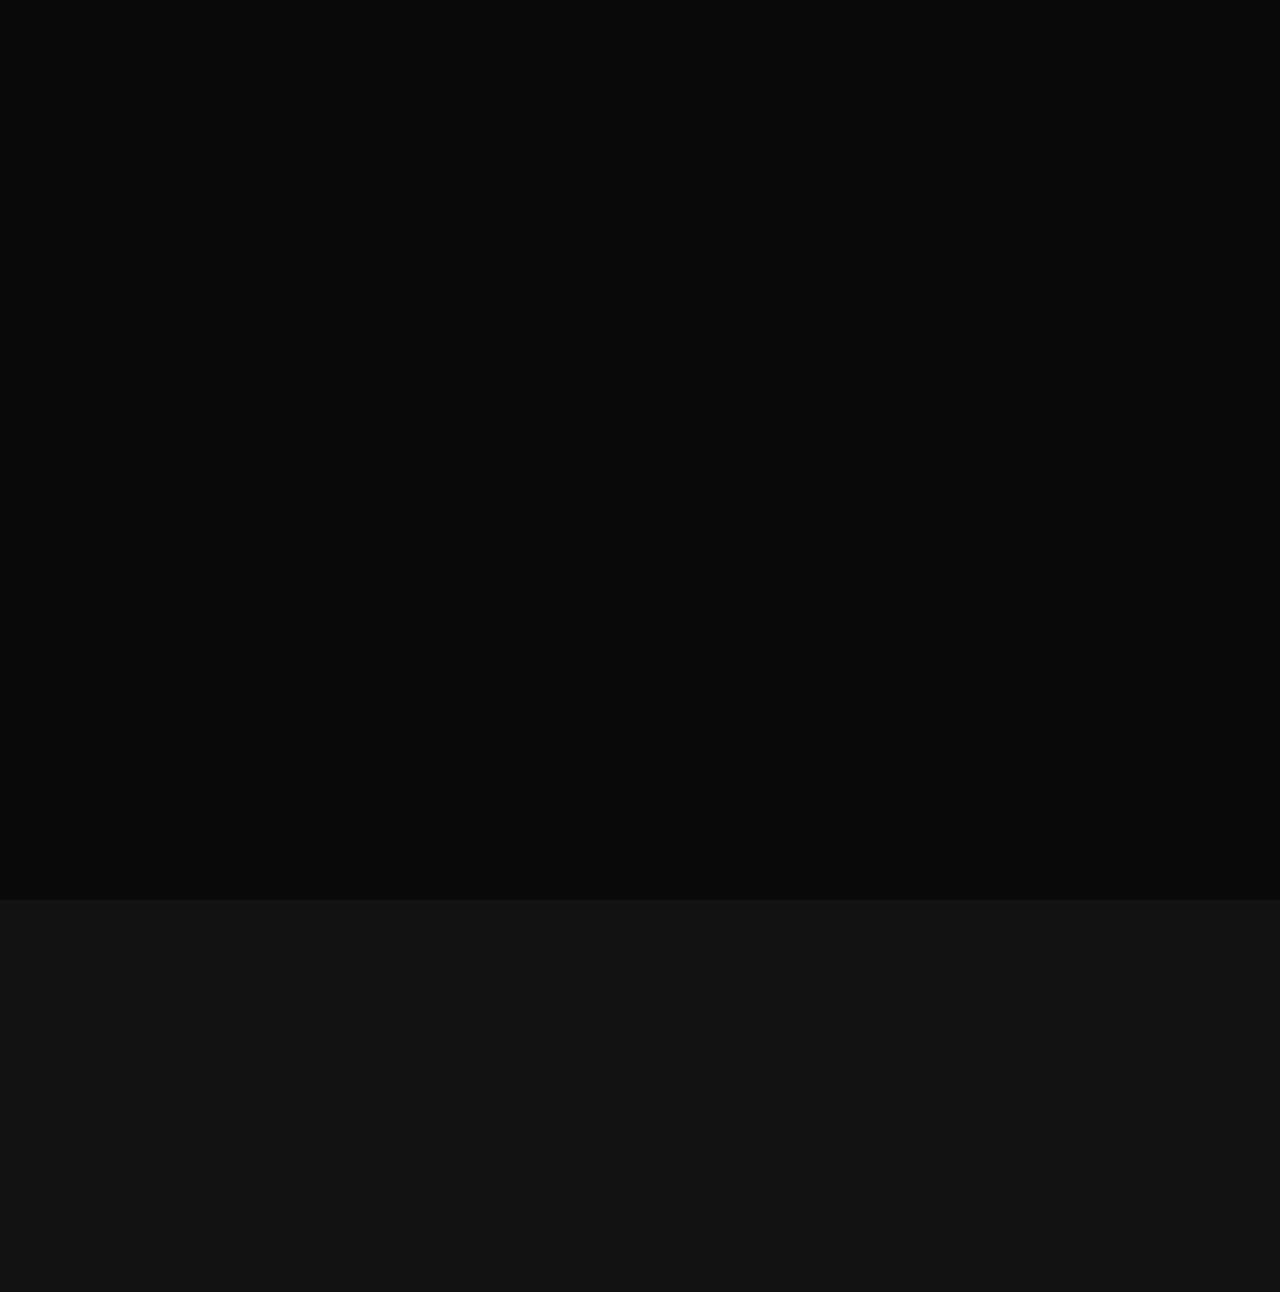
==== commit c6b9aff1: "release: deploy v2.0.0 with LIGHTNING branding and UI motion" ====
--- a/index.html
+++ b/index.html
@@ -65,11 +65,27 @@
 </script>
 
 <link rel="stylesheet" href="assets/style.css">
+<!-- 首帧前决定是否播放；ui.js 的 DOM 初始化仍在 DOMContentLoaded、app.js 之后。 -->
+<script src="js/ui.js"></script>
 </head>
 <body>
+<div class="psu-boot" aria-hidden="true">
+  <div class="psu-boot-focus">
+    <div class="psu-boot-mark">
+      <span class="psu-boot-half psu-boot-half-a"></span>
+      <span class="psu-boot-half psu-boot-half-b"></span>
+    </div>
+    <p class="psu-boot-title">台式机功耗计算器</p>
+    <div class="psu-boot-meter">
+      <div class="psu-boot-line"></div>
+      <div class="psu-boot-ticks"><i></i><i></i><i></i></div>
+    </div>
+  </div>
+</div>
 
 <!-- 页面内容由 JavaScript 渲染，这里为禁用 JS 的访问者与部分爬虫提供兜底说明 -->
 <noscript>
+  <style>.psu-boot { display: none !important; }</style>
   <div style="max-width:760px;margin:40px auto;padding:24px;border:1px solid #23303f;border-radius:10px;font:14px/1.8 -apple-system,'Segoe UI','Microsoft YaHei',sans-serif;color:#e6edf3;background:#131a23">
     <h1 style="font-size:18px;margin:0 0 12px">台式机功耗计算器</h1>
     <p>本工具需要启用 JavaScript 才能运行。它可以根据你选择的 CPU、显卡、主板、内存、存储等硬件，
@@ -84,15 +100,9 @@
 <header class="top">
   <div class="top-inner">
     <div class="logo">
-      <!-- ROG 官方锁定版：图形本体 + REPUBLIC OF GAMERS 字标。
-           两张图都是从华硕官方 logo 图里切出来的（tools/build-logo.mjs）——
-           字标是定制字形，网页字体里没有，只能用图。
-           这里横向排布（图形在左、字标在右），即官方「横向锁定版」的排法；
-           顶栏是横向布局，纵向锁定版会把标题挤下去。
-           用 CSS mask 上色：mask 只取 alpha，颜色由 --rog 给，
-           所以深浅主题切换时 logo 会自动跟着换，不需要维护两套图。 -->
-      <span class="mark" role="img" aria-label="ROG 玩家国度之眼"></span>
-      <span class="wordmark" role="img" aria-label="REPUBLIC OF GAMERS"></span>
+      <!-- MSI LIGHTNING 闪电标记与字标；CSS mask 跟随站点主题色。 -->
+      <span class="mark" role="img" aria-label="MSI LIGHTNING 闪电标记"></span>
+      <span class="wordmark" role="img" aria-label="MSI LIGHTNING"></span>
       <div class="logo-text">
         <h1>台式机功耗计算器</h1>
         <small>v<span id="toolVersion">—</span> · 数据版本 <span id="dbVersion">—</span> · 截止 <span id="dbDate">—</span></small>
@@ -565,8 +575,8 @@
   <div class="modal-card" role="dialog" aria-modal="true"
        aria-labelledby="dmTitle" aria-describedby="dmBody">
     <div class="modal-head">
-      <span class="mark" role="img" aria-label="ROG 玩家国度之眼"></span>
-      <span class="wordmark" role="img" aria-label="REPUBLIC OF GAMERS"></span>
+      <span class="mark" role="img" aria-label="MSI LIGHTNING 闪电标记"></span>
+      <span class="wordmark" role="img" aria-label="MSI LIGHTNING"></span>
       <h2 id="dmTitle">使用前请阅读</h2>
       <button type="button" class="modal-x" id="dmClose" aria-label="关闭声明">
         <svg viewBox="0 0 24 24" fill="none" stroke="currentColor" stroke-width="2"
@@ -635,8 +645,5 @@
 <script src="js/db.js"></script>
 <script src="js/engine.js"></script>
 <script src="js/app.js"></script>
-<!-- 改版增强层：卡片折叠 / 步骤高亮 / 说明收纳 / 移动端结果条。
-     放在 app.js 之后，不修改任何 id，不参与计算。 -->
-<script src="js/ui.js"></script>
 </body>
 </html>
--- a/assets/style.css
+++ b/assets/style.css
@@ -16,6 +16,10 @@
 
 /* ========================================================== ① 设计令牌 == */
 :root {
+  /* 内嵌截图提取遮罩，兼容直接双击 HTML 的 file 协议。 */
+  --lightning-wordmark: url("[data-uri]");
+  /* 内嵌截图提取遮罩，兼容直接双击 HTML 的 file 协议。 */
+  --lightning-mark: url("[data-uri]");
   /* 背景：三级亮度，靠亮度差而不是描边来分区 */
   --bg:          #121212;   /* 主内容区 */
   --bg-soft:     #181818;   /* 次级凹陷区（输入框、代码块） */
@@ -151,17 +155,7 @@
 
 .logo { display: flex; align-items: center; gap: 11px; }
 
-/* ------------------------------------------- ROG 官方锁定版（横向）--------
-   这两张图不是手画的 —— 手画一个形状复杂的商标不可能描准。
-   它们直接从华硕官方 logo 图里切出来：tools/build-logo.mjs 读像素、
-   按 alpha 抠图、用行投影把「图形」与「字标」分开、各自裁到外接框再重着色。
-   产物是 assets/rog-eye.png（图形）与 assets/rog-wordmark.png（字标）。
-
-   字标是定制字形，网页字体里没有，所以只能用图 —— 不能用文字排版模拟。
-
-   用 mask 而不是 <img>：mask 只取 alpha 通道，颜色由 background 决定，
-   于是深浅主题切 --rog 时 logo 自动跟着换，不需要维护两张图。
-   官方锁定版是「裸标志」没有底衬色板，所以这里也不给底衬。 */
+/* MSI LIGHTNING 截图提取标记，主题色通过 CSS mask 统一上色。 */
 .logo .mark,
 .logo .wordmark {
   background: var(--rog);
@@ -173,18 +167,15 @@
           mask-repeat: no-repeat;
 }
 .logo .mark {
-  width: 42px; flex: 0 0 42px; aspect-ratio: 256 / 132;
-  -webkit-mask-image: url(rog-eye.png);
-          mask-image: url(rog-eye.png);
-}
-/* 字标是「REPUBLIC OF / GAMERS」两行，原始比例约 4.8:1。
-   它的定制字形笔画很细，缩到 100px 以下就糊成一团（放大截图核对过），
-   所以这里给到 140px —— 两行各约 9px 高，是顶栏里能读清的尺寸。
-   代价是顶栏 logo 块变宽，窄屏因此单独把字标隐藏（见响应式段）。 */
+  width: 22px; flex: 0 0 22px; aspect-ratio: 88 / 166;
+  -webkit-mask-image: var(--lightning-mark);
+          mask-image: var(--lightning-mark);
+}
+/* MSI LIGHTNING 几何字标；窄屏只保留闪电标记和中文站名。 */
 .logo .wordmark {
-  width: 140px; flex: 0 0 140px; aspect-ratio: 340 / 71;
-  -webkit-mask-image: url(rog-wordmark.png);
-          mask-image: url(rog-wordmark.png);
+  width: 140px; flex: 0 0 140px; aspect-ratio: 406 / 55;
+  -webkit-mask-image: var(--lightning-wordmark);
+          mask-image: var(--lightning-wordmark);
 }
 .logo h1 {
   margin: 0; font-size: var(--fs-h); font-weight: 700; color: var(--text);
@@ -799,19 +790,18 @@
   padding: 15px 18px; border-bottom: 1px solid var(--line);
   flex: 0 0 auto;
 }
-/* 弹窗头部用完整的横向锁定版（图形 + 字标），与顶栏同源。
+/* 弹窗头部使用 MSI LIGHTNING 横向组合，与顶栏同源。
    这里空间够，字标能排到 76px 宽，比顶栏清楚。 */
+.modal-head .mark, .modal-head .wordmark { background: var(--rog); }
 .modal-head .mark {
-  width: 34px; flex: 0 0 34px; aspect-ratio: 256 / 132;
-  background: var(--rog);
-  -webkit-mask: url(rog-eye.png) center / contain no-repeat;
-          mask: url(rog-eye.png) center / contain no-repeat;
+  width: 22px; flex: 0 0 22px; aspect-ratio: 88 / 166;
+  -webkit-mask: var(--lightning-mark) center / contain no-repeat;
+          mask: var(--lightning-mark) center / contain no-repeat;
 }
 .modal-head .wordmark {
-  width: 76px; flex: 0 0 76px; aspect-ratio: 340 / 71;
-  background: var(--rog);
-  -webkit-mask: url(rog-wordmark.png) center / contain no-repeat;
-          mask: url(rog-wordmark.png) center / contain no-repeat;
+  width: 76px; flex: 0 0 76px; aspect-ratio: 406 / 55;
+  -webkit-mask: var(--lightning-wordmark) center / contain no-repeat;
+          mask: var(--lightning-wordmark) center / contain no-repeat;
 }
 /* 字标与后面的中文标题之间留出区分度 */
 .modal-head h2 {
@@ -947,8 +937,125 @@
   .logo small { display: none; }
 }
 
+/* 启动专用：单一小焦点，有限时长；红色预算来自合并弹窗的重复背景声明。 */
+.psu-ui-initializing .card-body { transition: none !important; }
+.psu-boot {
+  display: none; position: fixed; inset: 0; z-index: 10000;
+  align-items: center; justify-content: center;
+  background: #0a0a0a; color: var(--rog);
+  touch-action: none;
+}
+html.psu-boot-pending .psu-boot { display: flex; }
+html.psu-boot-active, html.psu-boot-active body { overflow: hidden; }
+html.psu-boot-pending body > :not(.psu-boot):not(script):not(noscript) { opacity: 0; }
+.psu-boot-focus { width: min(240px, 64vw); text-align: center; opacity: 0; }
+.psu-boot-mark { position: relative; width: 58px; height: 110px; margin-inline: auto; }
+/* 上半沿切口向右上错开，下半向左下错开；切线从右上掠向左下后，两半滑合。
+   -37deg 切口穿过中心，与雷击方向一致；每半位移 7.5px。 */
+.psu-boot-half { position: absolute; inset: 0; background: currentColor;
+  -webkit-mask: var(--lightning-mark) center / contain no-repeat;
+          mask: var(--lightning-mark) center / contain no-repeat;
+}
+.psu-boot-half-a {
+  clip-path: polygon(0 0, 100% 0, 100% 30.1332%, 0 69.8668%);
+  --psu-slice-x: 6px; --psu-slice-y: -4.5px;
+}
+.psu-boot-half-b {
+  clip-path: polygon(0 69.8668%, 100% 30.1332%, 100% 100%, 0 100%);
+  --psu-slice-x: -6px; --psu-slice-y: 4.5px;
+}
+.psu-boot-mark::after {
+  content: ''; position: absolute; left: 50%; top: 50%; width: min(140vmax, 1800px); height: 10px;
+  background: currentColor; opacity: 0;
+  clip-path: polygon(0 40%, 45% 40%, 49% 0, 54% 40%, 100% 40%, 100% 60%, 54% 60%, 50% 100%, 45% 60%, 0 60%);
+  transform: translate(-50%, -50%) rotate(-37deg) translateX(50%) scaleX(0) translateX(-50%);
+  transform-origin: center;
+}
+.psu-boot-title { margin: 20px 0 24px; font-size: var(--fs-base); letter-spacing: .2em; }
+.psu-boot-meter { position: relative; height: 16px; }
+.psu-boot-line { height: 1px; background: currentColor; transform: scaleX(0); }
+.psu-boot-ticks { position: absolute; inset: 0; display: flex; justify-content: center; gap: 9px; }
+.psu-boot-ticks i { width: 3px; height: 14px; background: currentColor; opacity: 0; transform: skewX(-25deg); }
+.psu-boot-running .psu-boot-focus { animation: psu-boot-focus 4.4s linear both; }
+.psu-boot-running .psu-boot-half {
+  animation: psu-slice-lock .44s var(--ease) .4s both;
+}
+.psu-boot-running .psu-boot-mark::after { animation: psu-cut-trace .32s linear .52s both; }
+.psu-boot-running .psu-boot-line { animation: psu-boot-line 4.4s linear both; }
+.psu-boot-running .psu-boot-ticks i { animation: psu-boot-tick .4s linear 2.4s both; }
+.psu-boot-running .psu-boot-ticks i:nth-child(2) { animation-delay: 2.8s; }
+.psu-boot-running .psu-boot-ticks i:nth-child(3) { animation-delay: 3.2s; }
+.psu-boot-reveal body > .top, .psu-boot-reveal body > .wrap,
+.psu-boot-reveal body > .mobile-bar { animation: psu-page-in .6s linear both; }
+.psu-boot-active .psu-boot-item { opacity: 0; }
+.psu-boot-fill .psu-boot-item { animation: psu-content-in .36s var(--ease) var(--psu-boot-delay, 0ms) both; }
+@keyframes psu-boot-focus {
+  0%, 9.08% { opacity: 0; transform: translate(0, 0); }
+  9.09%, 81.82% { opacity: 1; transform: translate(0, 0); }
+  93.18%, 100% { opacity: 0; transform: translate(2px, -4px); }
+}
+@keyframes psu-slice-lock {
+  0%, 45% { transform: translate(var(--psu-slice-x), var(--psu-slice-y)); }
+  to { transform: translate(0, 0); }
+}
+@keyframes psu-cut-trace {
+  0% { opacity: 0; transform: translate(-50%, -50%) rotate(-37deg) translateX(50%) scaleX(0) translateX(-50%); }
+  4% { opacity: 1; transform: translate(-50%, -50%) rotate(-37deg) translateX(50%) scaleX(.08) translateX(-50%); }
+  25%, 48% { opacity: 1; transform: translate(-50%, -50%) rotate(-37deg) translateX(50%) scaleX(1) translateX(-50%); }
+  70%, 100% { opacity: 0; transform: translate(-50%, -50%) rotate(-37deg) translateX(50%) scaleX(1) translateX(-50%); }
+}
+@keyframes psu-boot-line {
+  0%, 36.36% { opacity: 1; transform: scaleX(0); }
+  54.54% { opacity: 1; transform: scaleX(1); }
+  54.55%, 100% { opacity: 0; transform: scaleX(1); }
+}
+@keyframes psu-boot-tick {
+  from { opacity: 0; transform: skewX(-25deg) translate(-2px, 4px); }
+  to { opacity: 1; transform: skewX(-25deg) translate(0, 0); }
+}
+@keyframes psu-page-in { from { opacity: 0; } to { opacity: 1; } }
+@keyframes psu-content-in {
+  from { opacity: 0; transform: translate(-3px, 4px); }
+  to { opacity: 1; transform: translate(0, 0); }
+}
+
+/* 交互反馈：短时、局部，只新增 transform / opacity 动效。 */
+button, .btn { transition: transform 120ms var(--ease), opacity 120ms var(--ease); }
+button:not(:disabled):active, .btn:not([aria-disabled="true"]):active {
+  transform: translateY(1px) scale(.98);
+}
+#btnTheme .ico { transition: transform 220ms var(--ease); }
+html[data-theme="light"] #btnTheme .ico { transform: rotate(180deg); }
+.col-config .card > .card-body > .card-body-in {
+  transform: translateY(0); transition: transform 200ms var(--ease);
+}
+.col-config .card.is-collapsed > .card-body > .card-body-in { transform: translateY(-4px); }
+html:not(.psu-boot-active) details[open] > :not(summary),
+.modal-backdrop:not([hidden]) > .modal-card { animation: psu-ui-enter .22s var(--ease) both; }
+.psu-ui-feedback { animation: psu-ui-feedback .18s var(--ease) both; }
+@keyframes psu-ui-enter {
+  from { opacity: 0; transform: translateY(4px); }
+  to { opacity: 1; transform: translateY(0); }
+}
+@keyframes psu-ui-feedback {
+  from { opacity: .65; transform: translateY(1px); }
+  to { opacity: 1; transform: translateY(0); }
+}
+@media (prefers-reduced-motion: reduce) {
+  #btnTheme .ico, .card-body-in, button:active, .btn:active { transform: none !important; }
+}
+@media print {
+  .psu-ui-feedback, details[open] > :not(summary), .modal-card, .card-body-in {
+    animation: none !important; transition: none !important; transform: none !important; opacity: 1 !important;
+  }
+}
+
 /* 尊重系统的「减少动态效果」设置 */
 @media (prefers-reduced-motion: reduce) {
+  .psu-boot { display: none !important; }
+  html.psu-boot-active body > :not(.psu-boot), .psu-boot-active .psu-boot-item {
+    opacity: 1 !important; transform: none !important; animation: none !important;
+  }
   *, *::before, *::after {
     animation-duration: .001ms !important;
     animation-iteration-count: 1 !important;
@@ -961,6 +1068,11 @@
       配置列隐藏、按钮隐藏、折叠内容全部展开、红色指示条压平成黑色。
    --------------------------------------------------------------------- */
 @media print {
+  .psu-boot { display: none !important; }
+  html.psu-boot-active, html.psu-boot-active body { overflow: visible !important; }
+  html.psu-boot-active body > :not(.psu-boot), .psu-boot-active .psu-boot-item {
+    opacity: 1 !important; transform: none !important; animation: none !important;
+  }
   :root {
     --bg: #fff; --bg-soft: #fff; --bg-nav: #fff; --surface: #fff; --surface-2: #fff;
     --text: #000; --text-2: #222; --text-3: #444; --text-4: #666;
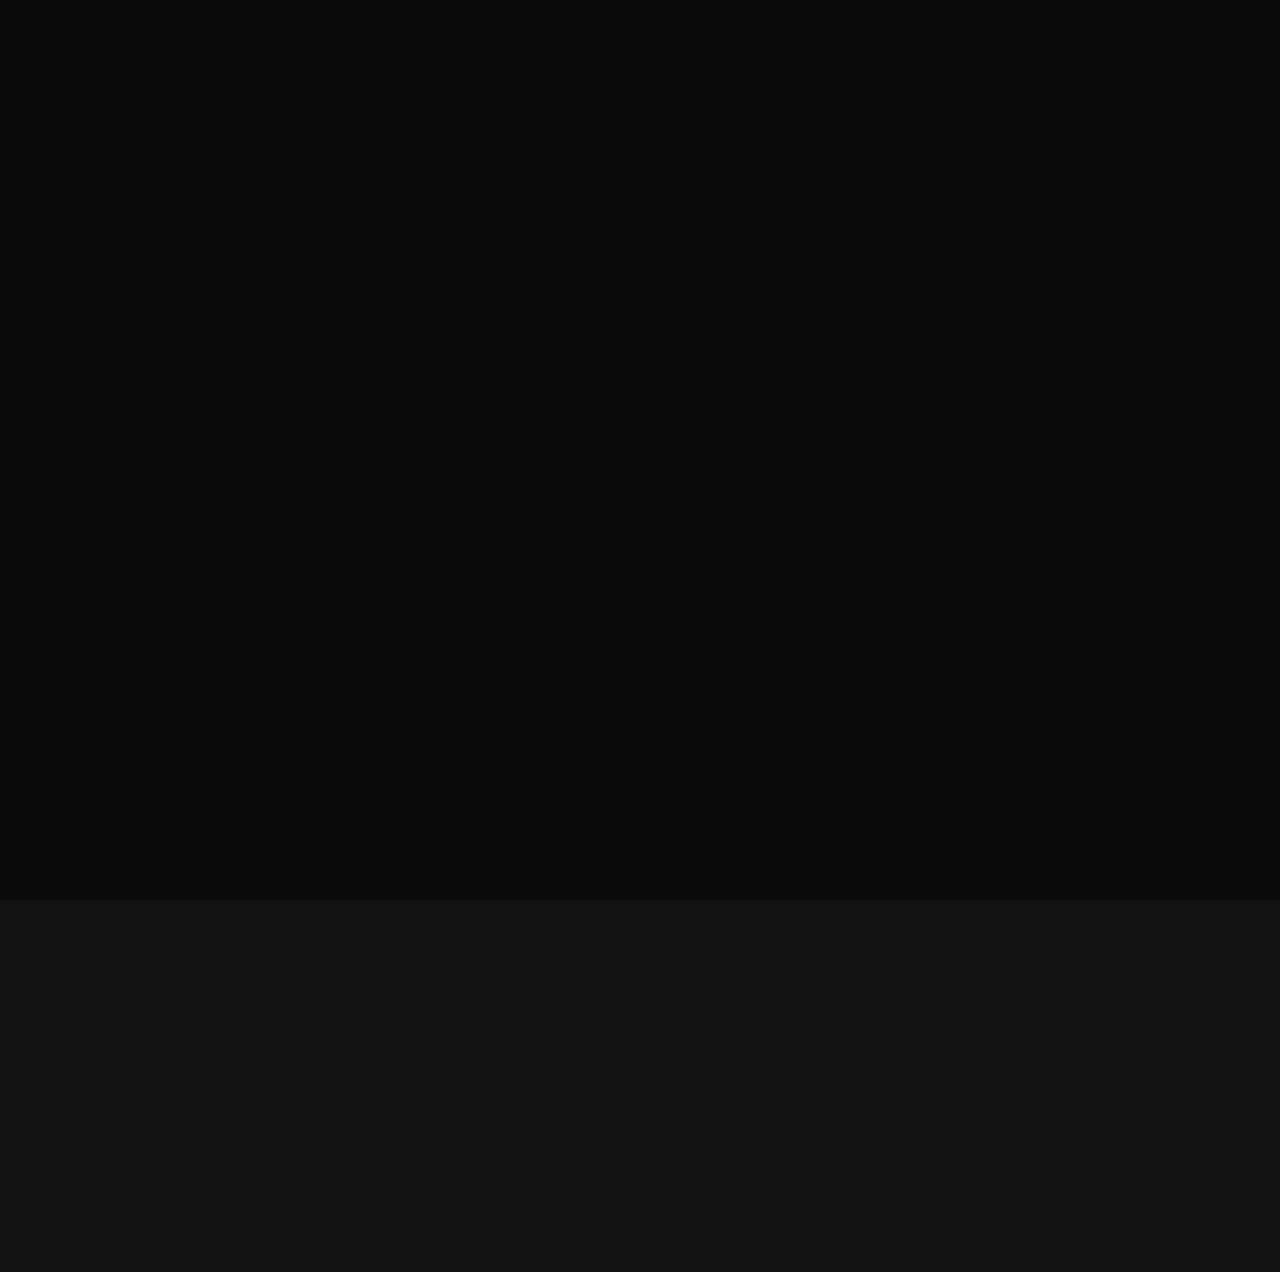
==== commit 41ef9725: "ui: shorten guidance and notices" ====
--- a/index.html
+++ b/index.html
@@ -88,12 +88,7 @@
   <style>.psu-boot { display: none !important; }</style>
   <div style="max-width:760px;margin:40px auto;padding:24px;border:1px solid #23303f;border-radius:10px;font:14px/1.8 -apple-system,'Segoe UI','Microsoft YaHei',sans-serif;color:#e6edf3;background:#131a23">
     <h1 style="font-size:18px;margin:0 0 12px">台式机功耗计算器</h1>
-    <p>本工具需要启用 JavaScript 才能运行。它可以根据你选择的 CPU、显卡、主板、内存、存储等硬件，
-       计算台式机整机功耗，并推荐合适的 ATX 3.1 电源瓦数。</p>
-    <p>覆盖范围：Intel Core Ultra 200S / 200S Plus、第 10~14 代酷睿；AMD Ryzen 9000 / 8000G / 7000 / 5000 全系；
-       NVIDIA RTX 50 / 40 系、AMD RX 9000 / 7000 系、Intel Arc B/A 系显卡，
-       并区分 23 家 AIC 厂商的 800 多个板型（同一颗 GPU 不同厂商的功耗墙并不相同）。</p>
-    <p>请在浏览器设置中启用 JavaScript，或换用 Chrome / Edge / Firefox / Safari 的较新版本访问。</p>
+    <p>请启用 JavaScript，以计算整机功耗并查看电源推荐。</p>
   </div>
 </noscript>
 
@@ -153,11 +148,11 @@
             </li>
             <li>
               <span class="gi" aria-hidden="true"><svg viewBox="0 0 24 24" fill="none" stroke="currentColor" stroke-width="1.75" stroke-linecap="round" stroke-linejoin="round"><path d="M13 2 L4.5 13.5 H11 L10 22 L19.5 10 H13 Z"/></svg></span>
-              <b>看瓦数</b><span>顶部那个数</span>
+              <b>看瓦数</b><span>查看推荐</span>
             </li>
             <li>
               <span class="gi" aria-hidden="true"><svg viewBox="0 0 24 24" fill="none" stroke="currentColor" stroke-width="1.75" stroke-linecap="round" stroke-linejoin="round"><path d="M12 3 L2 20 h20 Z"/><path d="M12 10v4M12 17.5v.01"/></svg></span>
-              <b>查红字</b><span>有红字就换</span>
+              <b>查风险</b><span>按提示调整</span>
             </li>
           </ol>
 
@@ -169,28 +164,21 @@
             <summary>术语</summary>
             <dl>
               <dt>规划功耗</dt>
-              <dd>把所有硬件「最多能吃多少电」加在一起。电源必须扛得住这个数。</dd>
+              <dd>各部件功耗上限之和，用于电源选型。</dd>
               <dt>场景预期功耗</dt>
-              <dd>你实际用起来大概会吃多少电。这个数通常比规划功耗小，
-                  因为打游戏时 CPU 一般不会同时跑满。</dd>
+              <dd>所选场景下的预计功耗，通常低于满载值。</dd>
               <dt>瞬时峰值</dt>
-              <dd>显卡在极短一瞬间能拉到的最高功率（比平均值高很多）。
-                  这是为什么不能用杂牌电源的原因——它们的标称瓦数扛不住这种瞬间冲击。</dd>
+              <dd>短时功率尖峰，电源需具备相应承受能力。</dd>
               <dt>TDP / 最大睿频功耗</dt>
-              <dd>CPU 的耗电指标。一个是「平时」，一个是「火力全开」。
-                  本工具按火力全开算，更保险。</dd>
+              <dd>CPU 功耗指标；本工具优先按最大功耗估算。</dd>
               <dt>AIC 厂商 / 板型</dt>
-              <dd>同样一颗显卡芯片，华硕、微星、技嘉等厂商会做成不同版本，
-                  耗电和尺寸都不一样。比如「微星闪电」就比公版耗电高得多。</dd>
+              <dd>同一 GPU 的不同厂商版本，功耗与尺寸可能不同。</dd>
               <dt>12V-2x6 / 12VHPWR</dt>
-              <dd>RTX 40/50 系显卡用的新供电接口。买电源时要确认它自带这个接口，
-                  否则得用转接线（有风险）。</dd>
+              <dd>部分高端显卡的供电接口，选电源时需核对。</dd>
               <dt>ATX 3.1</dt>
-              <dd>最新一代电源规范，专门为「瞬时峰值」做了加强。
-                  配 RTX 50 系 / RX 9000 系显卡建议选它。</dd>
+              <dd>电源规范，包含瞬时负载要求。</dd>
               <dt>80 PLUS 金牌 / 铂金 / 钛金</dt>
-              <dd>电源的省电效率等级。等级越高越省电、发热越小，但也越贵。
-                  预算有限时<b>优先保瓦数，再考虑等级</b>。</dd>
+              <dd>电源效率等级，不代表额定瓦数或整体品质。</dd>
             </dl>
           </details>
         </div>
@@ -198,7 +186,7 @@
 
       <!-- 1. 使用场景 -->
       <section class="card">
-        <h2><span class="idx">1</span>使用场景<span class="hint">决定负载系数与冗余要求</span></h2>
+        <h2><span class="idx">1</span>使用场景<span class="hint">按用途选择</span></h2>
         <div class="card-body">
           <div class="scenarios" id="scenarios"></div>
           <div class="note" id="scenarioNote" style="margin-top:11px"></div>
@@ -207,7 +195,7 @@
 
       <!-- 2. CPU -->
       <section class="card">
-        <h2><span class="idx">2</span>处理器 CPU<span class="hint">三级联动：品牌 → 系列 / 世代 → 型号</span></h2>
+        <h2><span class="idx">2</span>处理器 CPU<span class="hint">品牌 → 系列 → 型号</span></h2>
         <div class="card-body">
           <div class="field">
             <label>① 品牌</label>
@@ -241,7 +229,7 @@
 
       <!-- 3. 显卡（三级联动） -->
       <section class="card">
-        <h2><span class="idx">3</span>显卡 GPU<span class="hint">四级联动：品牌 → 世代 → 型号 → AIC 板型</span></h2>
+        <h2><span class="idx">3</span>显卡 GPU<span class="hint">型号与板型</span></h2>
         <div class="card-body">
           <div class="field">
             <label>① 品牌</label>
@@ -283,7 +271,7 @@
 
       <!-- 4. 主板 -->
       <section class="card">
-        <h2><span class="idx">4</span>主板<span class="hint">按 CPU 插槽自动校验兼容性</span></h2>
+        <h2><span class="idx">4</span>主板<span class="hint">自动校验插槽</span></h2>
         <div class="card-body">
           <div class="field">
             <label>具体型号（芯片组 / 板型 / 供电）</label>
@@ -295,7 +283,7 @@
 
       <!-- 5. 内存 -->
       <section class="card">
-        <h2><span class="idx">5</span>内存<span class="hint">DDR5 高频条 / 容量可选</span></h2>
+        <h2><span class="idx">5</span>内存<span class="hint">类型与容量</span></h2>
         <div class="card-body">
           <div class="grid2">
             <div class="field">
@@ -313,20 +301,19 @@
 
       <!-- 6. 存储 -->
       <section class="card">
-        <h2><span class="idx">6</span>存储<span class="hint">PCIe 5.0 SSD / 大容量 HDD</span></h2>
+        <h2><span class="idx">6</span>存储<span class="hint">SSD / HDD</span></h2>
         <div class="card-body">
           <div id="storageList"></div>
-          <button id="addStorage" class="ghost" style="width:100%;margin-top:4px">添加一块硬盘 / SSD</button>
+          <button id="addStorage" class="ghost" style="width:100%;margin-top:4px">添加硬盘</button>
           <div class="note" style="margin-top:11px">
-            PCIe 5.0 SSD 峰值功耗约 10-11W（是 SATA SSD 的 3 倍以上），
-            多块 Gen5 盘同时满载时容易被忽略；机械硬盘启动瞬间功耗可达运行值的 3 倍。
+            多块 SSD 满载、机械硬盘启动时，需额外预留功率。
           </div>
         </div>
       </section>
 
       <!-- 7. 散热与风扇 -->
       <section class="card">
-        <h2><span class="idx">7</span>散热与风扇<span class="hint">风冷 / 360mm 一体式水冷</span></h2>
+        <h2><span class="idx">7</span>散热与风扇<span class="hint">风冷 / 水冷</span></h2>
         <div class="card-body">
           <div class="field">
             <label>CPU 散热器</label>
@@ -348,7 +335,7 @@
 
       <!-- 8. 机箱 -->
       <section class="card">
-        <h2><span class="idx">8</span>机箱<span class="hint">E-ATX / 垂直显卡 / 限长校验</span></h2>
+        <h2><span class="idx">8</span>机箱<span class="hint">尺寸校验</span></h2>
         <div class="card-body">
           <div class="field">
             <label>型号</label>
@@ -360,7 +347,7 @@
 
       <!-- 9. 其他与扩展 -->
       <section class="card">
-        <h2><span class="idx">9</span>其他与扩展<span class="hint">ARGB 灯效 / 扩展卡 / USB 外设</span></h2>
+        <h2><span class="idx">9</span>其他与扩展<span class="hint">灯效与外设</span></h2>
         <div class="card-body">
           <div class="field">
             <label>外接 ARGB 灯带通道数 <span class="unit">（按每通道 3-5W 估算）</span></label>
@@ -380,7 +367,7 @@
 
       <!-- 10. 已有电源 -->
       <section class="card">
-        <h2><span class="idx">10</span>校验已有电源<span class="hint">我为这套配置选了一款电源</span></h2>
+        <h2><span class="idx">10</span>校验已有电源<span class="hint">选填</span></h2>
         <div class="card-body">
           <div class="field">
             <label>① 按功率筛选</label>
@@ -400,8 +387,7 @@
           </div>
           <div id="psuInfo"></div>
           <div class="note" style="margin-top:11px">
-            选择电源后会校验：瓦数是否达到安全下限、是否满足显卡的 12V-2x6 / 8pin 接口数量、
-            是否为 ATX 3.1 规范、是否与机箱规格匹配。
+            自动检查瓦数、供电接口、ATX 规范及机箱尺寸。
           </div>
         </div>
       </section>
@@ -419,7 +405,7 @@
 
         <!-- 推荐电源：全页最重要的结论，置于结果列最顶部 -->
         <div class="reco">
-          <div class="reco-label">你要买的电源</div>
+          <div class="reco-label">推荐电源</div>
           <div class="big" id="recoBig">— W</div>
           <div class="sub" id="recoSub"></div>
           <div class="meta" id="recoMeta"></div>
@@ -470,7 +456,7 @@
           <h2>配置平衡建议</h2>
           <div class="card-body">
             <div class="field">
-              <label>整机预算 <span class="unit">(元，选填 → 用于电源占比分析)</span></label>
+              <label>整机预算 <span class="unit">(元，选填)</span></label>
               <input type="number" id="budgetInput" min="0" step="500" placeholder="如 25000">
             </div>
             <div id="adviceBox" style="margin-top:11px"></div>
@@ -496,8 +482,7 @@
               <button id="btnJson" class="ghost">导出配置 (JSON)</button>
             </div>
             <div class="note" style="margin-top:11px">
-              CSV 使用 UTF-8 BOM 编码，可直接用 Excel / WPS 打开，含计算逻辑与来源引用；
-              PDF 通过浏览器"打印 → 另存为 PDF"生成，会自动隐藏配置区并保留报表。
+              CSV 可用 Excel / WPS 打开；PDF 请选择“另存为 PDF”。
             </div>
           </div>
         </section>
@@ -508,7 +493,7 @@
 
   <!-- ============================== 反馈入口（默认收起，使用频率低）==== -->
   <details class="section-collapse">
-    <summary>提交新硬件 / 纠错<span class="hint">可选 · 推动数据库迭代</span></summary>
+    <summary>提交新硬件 / 纠错<span class="hint">选填</span></summary>
     <section class="card" id="feedbackCard">
       <h2>提交新硬件 / 纠错</h2>
       <div class="card-body">
@@ -548,9 +533,7 @@
       </div>
       <div id="fbList" style="margin-top:12px"></div>
       <div class="note" style="margin-top:11px">
-        本工具是纯静态页面，没有后端服务器，因此无法直接写库。
-        提交内容会保存在本机浏览器（localStorage）并生成 JSON，
-        你可以复制后发给维护者，或直接编辑 <code>js/db.js</code> 自行扩充数据库。
+        内容仅保存在本机。复制 JSON 后发给维护者，不会自动提交。
       </div>
       </div>
     </section>
@@ -577,7 +560,7 @@
     <div class="modal-head">
       <span class="mark" role="img" aria-label="MSI LIGHTNING 闪电标记"></span>
       <span class="wordmark" role="img" aria-label="MSI LIGHTNING"></span>
-      <h2 id="dmTitle">使用前请阅读</h2>
+      <h2 id="dmTitle">使用须知</h2>
       <button type="button" class="modal-x" id="dmClose" aria-label="关闭声明">
         <svg viewBox="0 0 24 24" fill="none" stroke="currentColor" stroke-width="2"
              stroke-linecap="round" aria-hidden="true"><path d="M6 6l12 12M18 6L6 18"/></svg>
@@ -586,25 +569,16 @@
 
     <div class="modal-body" id="dmBody">
       <section>
-        <h3>功耗数值都是估算值</h3>
+        <h3>功耗为估算值</h3>
         <p>
-          本工具的所有功耗数值来自厂商规格页、权威评测与公开泄露信息，每一条都标注了
-          <span class="conf official">official</span>
-          <span class="conf review">review</span>
-          <span class="conf estimate">estimate</span>
-          <span class="conf leak">leak</span>
-          置信度与来源。电源选型的本质是估算，真实功耗取决于具体软件负载、BIOS 功耗墙
-          设置与环境温度。本结果适合用来排除「明显不够用」的电源，<b>不应替代厂商官方建议</b>。
-          标为 <span class="conf leak">leak</span> 的硬件尚未发布，仅可用于前瞻推演。
+          数据来自官方规格、评测或估算，均标注来源。实际功耗随负载与设置变化，<b>选型仍需参考厂商建议</b>。标为 <span class="conf leak">leak</span> 的信息未经发布确认。
         </p>
       </section>
 
       <section>
-        <h3>「显卡适配主板」是什么意思</h3>
+        <h3>显卡板型与主板</h3>
         <p>
-          同一颗 GPU 由不同 AIC 厂商做成不同的<b>板型 / PCB</b>（如 ROG Astral、SUPRIM、
-          AORUS MASTER），功耗墙与供电接口各不相同，所以第 3 步选的是<b>显卡板型</b>。
-          至于<b>系统主板</b>（如 Z890 / B850）与 CPU 的插槽兼容性，在第 4 步校验。
+          显卡板型影响功耗与供电接口；系统主板另行校验 CPU 插槽兼容性。
         </p>
       </section>
 
@@ -614,12 +588,9 @@
       </section>
 
       <section>
-        <h3>纯血老卡与二手硬件的提醒</h3>
+        <h3>旧卡与二手硬件</h3>
         <p>
-          数据库同时收录了 GTX 900 / 10 系、RTX 20 / 30 系与 RX 500 / 5000 / 6000 系等
-          已停产的显卡，方便沿用旧机时估算。这些型号的厂商功耗墙多为<b>规则推算</b>而非
-          官方数据，且旧卡经过多年使用后<b>电容老化、硅脂干涸</b>会让实际功耗与峰值抖动变大，
-          建议比计算结果再留一档余量。已停产的硬件在市面上只能买到二手，请自行判断成色与保修。
+          部分已停产旧卡的数据为估算。建议额外留一档功率余量，并确认二手硬件的成色与保修。
         </p>
       </section>
 
@@ -634,7 +605,7 @@
         <input type="checkbox" id="dmNever">
         <span>不再提示</span>
       </label>
-      <button type="button" class="primary" id="dmOk">我已了解，开始使用</button>
+      <button type="button" class="primary" id="dmOk">开始使用</button>
     </div>
   </div>
 </div>
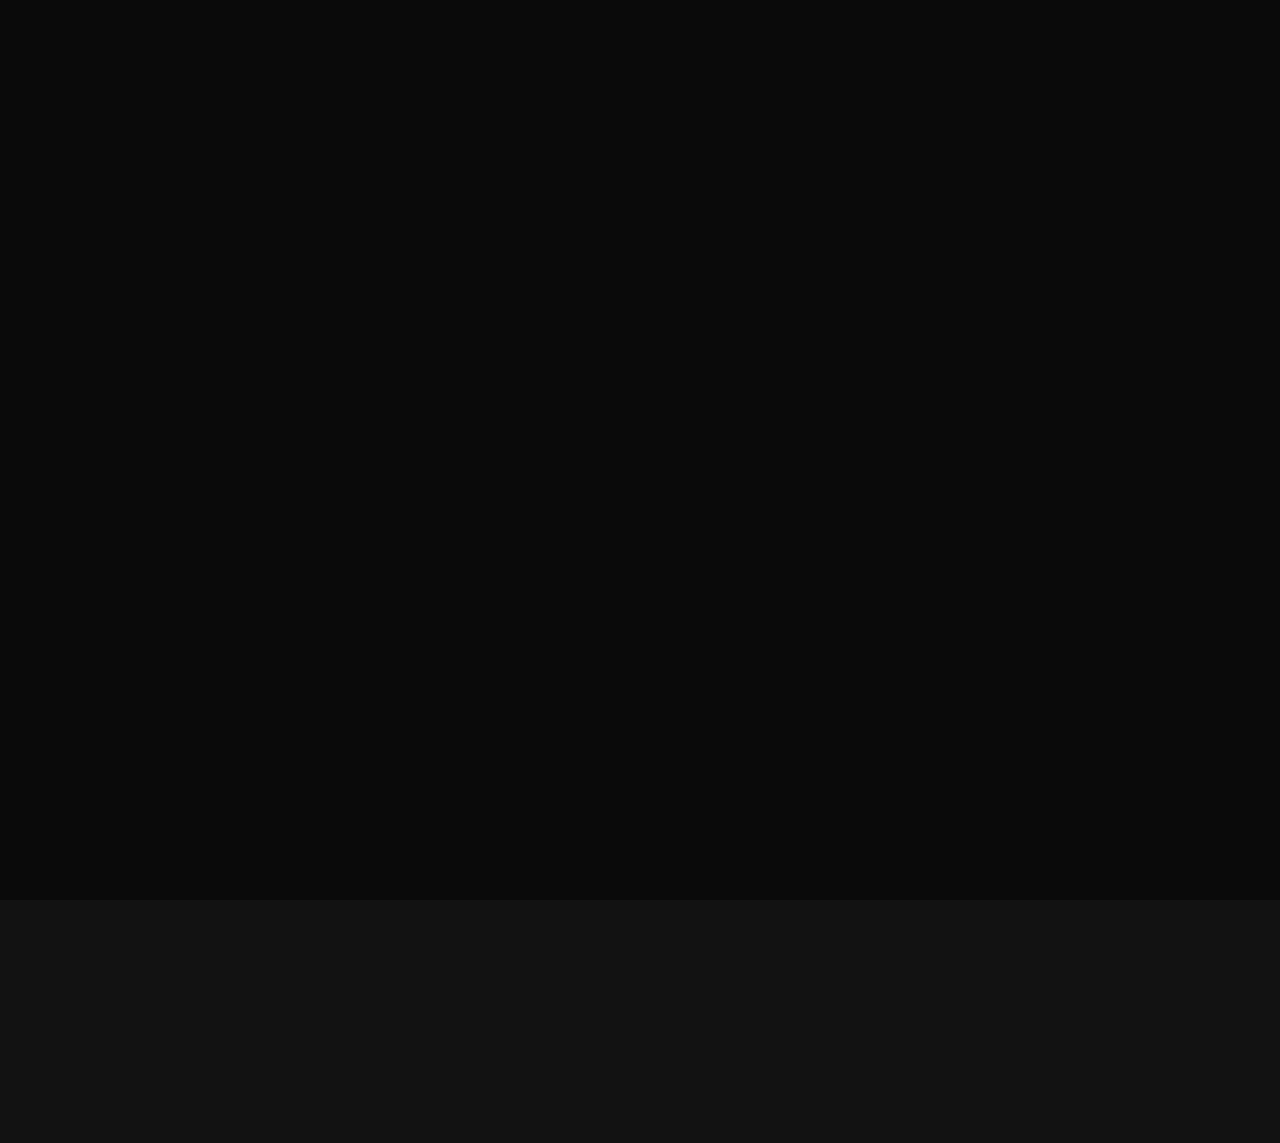
==== commit 47abb967: "ui: deploy concise results and optional usage notice" ====
--- a/index.html
+++ b/index.html
@@ -408,7 +408,7 @@
           <div class="reco-label">推荐电源</div>
           <div class="big" id="recoBig">— W</div>
           <div class="sub" id="recoSub"></div>
-          <div class="meta" id="recoMeta"></div>
+          <p class="usage-notice">估算结果，仅供选型参考 · <button type="button" class="usage-open">使用须知</button></p>
         </div>
 
         <!-- 辅助数字：规划 / 预期 / 瞬时峰值 -->
@@ -416,26 +416,30 @@
           <div>
             <div class="k">规划功耗（峰值合计）</div>
             <div class="v accent" id="heroPower">0<small> W</small></div>
-            <div class="u" id="heroPowerNote">各部件功耗上限之和</div>
+
           </div>
           <div>
             <div class="k">场景预期功耗</div>
             <div class="v blue" id="heroExpected">0<small> W</small></div>
-            <div class="u" id="heroExpectedNote">按场景负载系数折算</div>
+
           </div>
           <div>
             <div class="k">瞬时峰值（估算）</div>
             <div class="v warn" id="heroTransient">0<small> W</small></div>
-            <div class="u" id="heroTransientNote">含显卡功率尖峰与硬盘启动</div>
-          </div>
-        </div>
+
+          </div>
+        </div>
+
+        <details class="result-explain"><summary>计算说明</summary><div class="explain-content"><div class="u" id="heroPowerNote">各部件功耗上限之和</div>
+<div class="u" id="heroExpectedNote">按场景负载系数折算</div>
+<div class="u" id="heroTransientNote">含显卡功率尖峰与硬盘启动</div></div></details>
 
         <!-- 三档推荐 -->
         <section class="card">
           <h2>电源推荐方案<span class="hint" id="psuPickHint"></span></h2>
           <div class="card-body">
             <div class="psu-picks" id="psuPicks"></div>
-            <div id="psuPickNote" style="margin-top:11px"></div>
+            <details class="result-explain"><summary>选型依据</summary><div class="meta" id="recoMeta"></div><div id="psuPickNote" style="margin-top:11px"></div></details>
           </div>
         </section>
 
@@ -446,14 +450,14 @@
         </section>
 
         <!-- 升级建议 -->
-        <section class="card">
-          <h2>升级空间</h2>
+        <details class="card result-fold">
+          <summary><h2>升级空间</h2></summary>
           <div class="card-body" id="upgradeBox"></div>
-        </section>
+        </details>
 
         <!-- 智能建议 -->
-        <section class="card">
-          <h2>配置平衡建议</h2>
+        <details class="card result-fold">
+          <summary><h2>配置平衡建议</h2></summary>
           <div class="card-body">
             <div class="field">
               <label>整机预算 <span class="unit">(元，选填)</span></label>
@@ -461,16 +465,16 @@
             </div>
             <div id="adviceBox" style="margin-top:11px"></div>
           </div>
-        </section>
+        </details>
 
         <!-- 功耗明细 -->
-        <section class="card">
-          <h2>功耗明细<span class="hint">含来源与置信度</span></h2>
+        <details class="card result-fold">
+          <summary><h2>功耗明细<span class="hint">含来源与置信度</span></h2></summary>
           <div class="card-body tight">
             <!-- 窄屏必须能横向滚动，否则右侧的瓦数/来源列会被裁掉且无法触达 -->
             <div class="table-scroll"><table class="detail" id="detailTable"></table></div>
           </div>
-        </section>
+        </details>
 
         <!-- 导出 -->
         <section class="card">
@@ -549,7 +553,7 @@
 
 <div class="toast" id="toast"></div>
 
-<!-- ========================= 数据声明弹窗（打开页面时自动出现）==========
+<!-- ========================= 使用须知弹窗（用户主动打开）==========
      原「数据来源」卡片与显卡卡里的两段声明都搬到了这里，
      所以 id="sources" 与 id="aibCatalogNote" 依然存在 —— app.js 不需要改。
      顶栏的「数据声明」按钮可以随时重新打开。
@@ -568,44 +572,29 @@
     </div>
 
     <div class="modal-body" id="dmBody">
-      <section>
-        <h3>功耗为估算值</h3>
-        <p>
-          数据来自官方规格、评测或估算，均标注来源。实际功耗随负载与设置变化，<b>选型仍需参考厂商建议</b>。标为 <span class="conf leak">leak</span> 的信息未经发布确认。
-        </p>
-      </section>
-
-      <section>
-        <h3>显卡板型与主板</h3>
-        <p>
-          显卡板型影响功耗与供电接口；系统主板另行校验 CPU 插槽兼容性。
-        </p>
-      </section>
-
-      <section>
-        <h3>AIC 板型数据的可靠性</h3>
+      <ul class="usage-points">
+        <li>功耗为估算，选型请结合厂商建议。</li>
+        <li>部分板型与旧卡数据为推算，已标注来源。</li>
+        <li>购买前请确认供电接口、尺寸与保修。</li>
+      </ul>
+      <details class="result-explain">
+        <summary>数据来源与标记说明</summary>
+        <p>official：官方规格；review：评测；estimate：估算；leak：未经发布确认。</p>
         <div class="note warn" id="aibCatalogNote"></div>
-      </section>
-
-      <section>
-        <h3>旧卡与二手硬件</h3>
-        <p>
-          部分已停产旧卡的数据为估算。建议额外留一档功率余量，并确认二手硬件的成色与保修。
-        </p>
-      </section>
-
-      <section>
-        <h3>数据来源</h3>
         <ul class="src-list" id="sources"></ul>
-      </section>
+      </details>
+      <details class="result-explain">
+        <summary>旧卡与二手硬件说明</summary>
+        <p>部分已停产旧卡数据为估算。建议额外留一档功率余量，并确认成色与保修。</p>
+      </details>
     </div>
 
     <div class="modal-foot">
-      <label class="chk" for="dmNever">
+      <label class="chk" for="dmNever" hidden>
         <input type="checkbox" id="dmNever">
         <span>不再提示</span>
       </label>
-      <button type="button" class="primary" id="dmOk">开始使用</button>
+      <button type="button" class="primary" id="dmOk">知道了</button>
     </div>
   </div>
 </div>
--- a/assets/style.css
+++ b/assets/style.css
@@ -1050,6 +1050,36 @@
   }
 }
 
+/* 结论优先：详情由用户展开，打印保留完整报告。 */
+.result-fold > summary { display: flex; align-items: center; gap: 10px; cursor: pointer; padding: 14px 0; }
+.result-fold > summary h2 .hint { margin-left: 10px; font-size: var(--fs-xs); font-weight: 400; color: var(--text-3); }
+.result-fold > summary h2 { margin: 0; font-size: var(--fs-h); }
+.result-fold > summary::after, .result-explain > summary::after { content: '＋'; margin-left: auto; color: var(--text-3); }
+.result-fold[open] > summary::after, .result-explain[open] > summary::after { content: '−'; }
+.result-fold > summary, .result-explain > summary { list-style: none; }
+.result-fold > summary::-webkit-details-marker, .result-explain > summary::-webkit-details-marker { display: none; }
+.result-explain { margin: 10px 0; color: var(--text-3); font-size: var(--fs-sm); }
+.result-explain > summary { display: flex; gap: 10px; cursor: pointer; padding: 8px 0; }
+.explain-content { display: grid; gap: 8px; padding: 8px 0; }
+.result-explain .meta { display: flex; flex-wrap: wrap; gap: 6px; }
+.fold-status { font-size: var(--fs-xs); color: var(--text-3); font-weight: 400; }
+.usage-notice { margin: 14px 0 0; color: var(--text-3); font-size: var(--fs-xs); }
+.usage-open { padding: 0; border: 0; background: none; font-size: inherit; text-decoration: underline; min-height: 0; }
+.usage-points { padding-left: 20px; margin: 0 0 18px; line-height: 1.8; }
+.modal-foot .chk[hidden] { display: none; }
+#issues .issue.ok .d, #issues .issue.info:has(b:first-child) > div > .d { display: none; }
+#issues .issue details > summary { cursor: pointer; }
+#issues .issue details > summary b { display: inline; }
+#upgradeBox > .note:last-child:not(.accent) { display: none; }
+#upgradeBox > .empty, #adviceBox > .empty { display: none; }
+.hero > div { padding-top: 12px; padding-bottom: 12px; }
+@media print {
+  .result-fold > summary { display: block !important; }
+  .result-fold > summary::after, .result-explain > summary::after, .usage-notice { display: none !important; }
+  #issues .issue .d { display: block !important; }
+  details.result-fold > .card-body, details.result-explain > div { display: block !important; }
+}
+
 /* 尊重系统的「减少动态效果」设置 */
 @media (prefers-reduced-motion: reduce) {
   .psu-boot { display: none !important; }
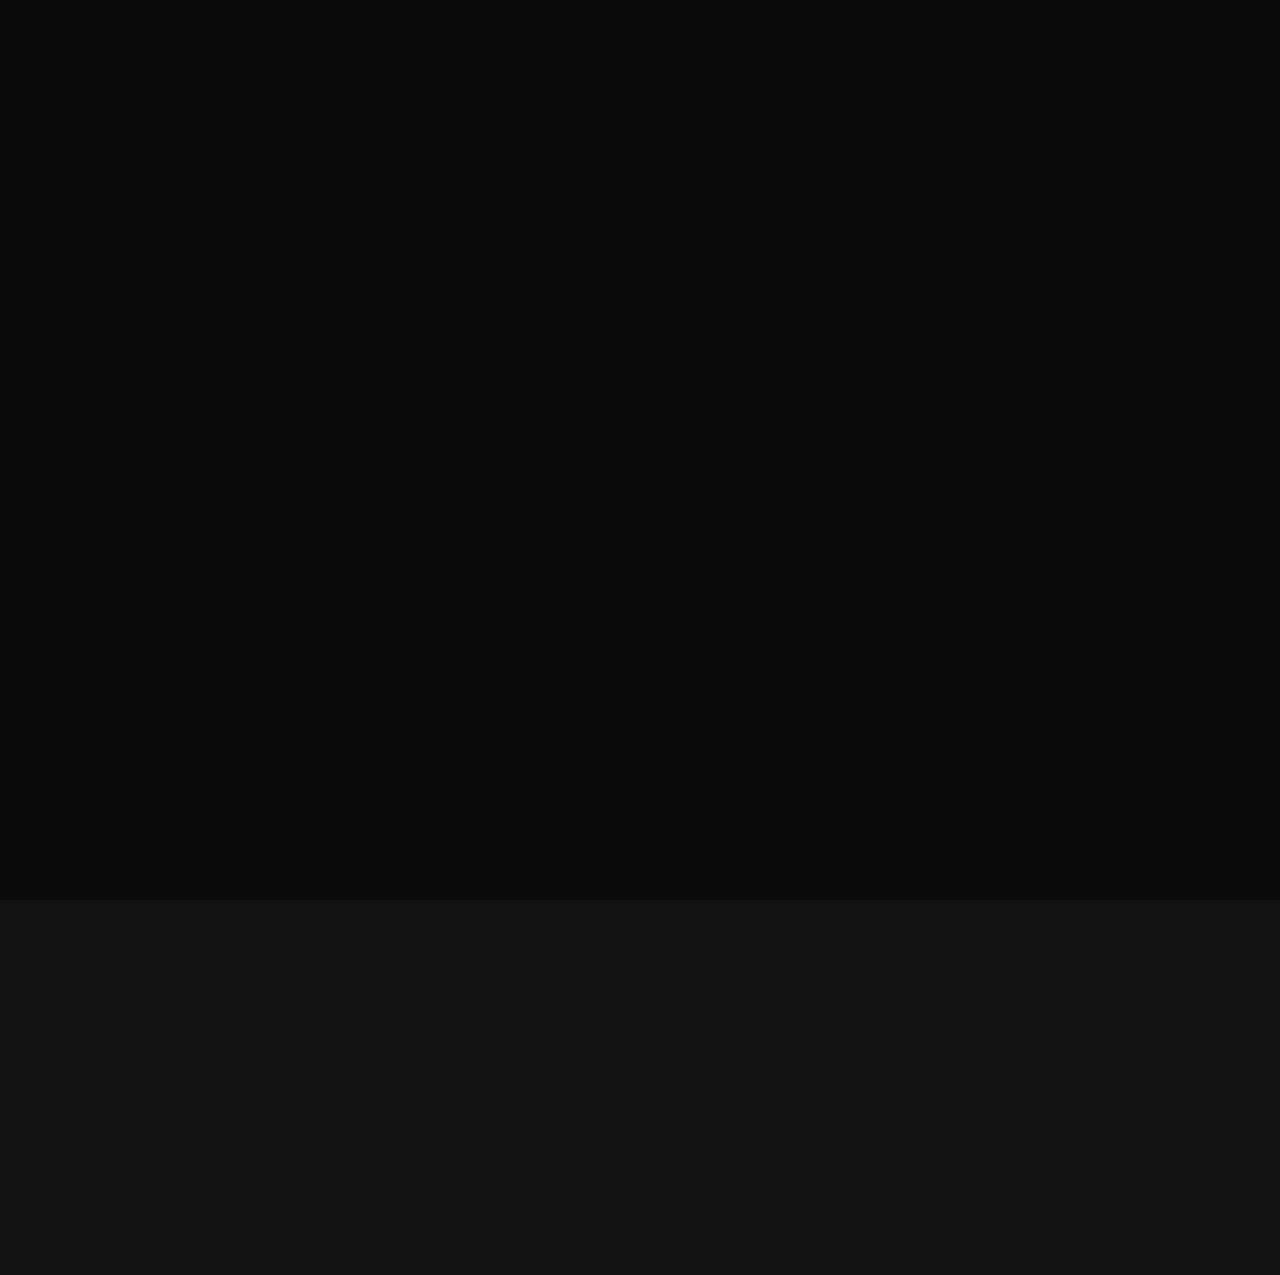
==== commit 1baf21bc: "ui: simplify component layout, retain disclaimer and refine motion" ====
--- a/index.html
+++ b/index.html
@@ -126,6 +126,11 @@
 </header>
 
 <div class="wrap">
+  <section class="page-intro" aria-label="计算器介绍">
+    <p class="eyebrow">POWER SUPPLY CALCULATOR</p>
+    <h2>为你的配置，选好电源。</h2>
+    <p>选择硬件，即时查看整机功耗与推荐瓦数。</p>
+  </section>
 
   <div class="layout">
 
@@ -137,10 +142,15 @@
         <!-- 这一栏没有序号：它不是「第 1 步」，而是说明。原来这里放了个「?」，
              和前面的 /// 分区标记挤在一起读成「/// ? 使用方法」，很脏。
              分区标记本身就足以表明这是一个分区。 -->
-        <h2>使用方法<span class="hint">3 步</span>
+        <h2>选择硬件<span class="hint">按配置填写</span>
           <button id="btnHideGuide" class="card-toggle" type="button" aria-label="关闭引导"></button>
         </h2>
         <div class="card-body">
+          <div class="guide-actions">
+            <button id="btnQuickStart" class="primary">载入示例配置</button>
+          </div>
+
+          <details class="guide-help"><summary>使用帮助</summary>
           <ol class="guide-steps">
             <li>
               <span class="gi" aria-hidden="true"><svg viewBox="0 0 24 24" fill="none" stroke="currentColor" stroke-width="1.75" stroke-linecap="round"><path d="M4 7h16M4 12h16M4 17h16"/><circle cx="9" cy="7" r="2" fill="currentColor" stroke="none"/><circle cx="15" cy="12" r="2" fill="currentColor" stroke="none"/><circle cx="8" cy="17" r="2" fill="currentColor" stroke="none"/></svg></span>
@@ -155,10 +165,6 @@
               <b>查风险</b><span>按提示调整</span>
             </li>
           </ol>
-
-          <div class="guide-actions">
-            <button id="btnQuickStart" class="primary">载入示例配置</button>
-          </div>
 
           <details class="glossary">
             <summary>术语</summary>
@@ -180,7 +186,7 @@
               <dt>80 PLUS 金牌 / 铂金 / 钛金</dt>
               <dd>电源效率等级，不代表额定瓦数或整体品质。</dd>
             </dl>
-          </details>
+          </details></details>
         </div>
       </section>
 
@@ -209,6 +215,7 @@
             <label>③ 型号 <span class="unit">（收录 Intel 10 代起 / AMD Zen 起）</span></label>
             <select id="cpuSelect"></select>
           </div>
+          <details class="advanced-options"><summary>高级设置 · 超频与功耗</summary><div>
           <div class="grid2">
             <div class="field">
               <label>超频模式</label>
@@ -223,6 +230,7 @@
               <input type="number" id="cpuCustomW" min="35" max="600" step="5" placeholder="自动">
             </div>
           </div>
+          </div></details>
           <div id="cpuInfo" style="margin-top:10px"></div>
         </div>
       </section>
@@ -247,6 +255,7 @@
             <label>④ AIC 厂商 / 板型 <span class="unit">（影响功耗墙与供电接口）</span></label>
             <select id="gpuAib"></select>
           </div>
+          <details class="advanced-options"><summary>高级设置 · 超频与自定义显卡</summary><div>
           <div class="grid2">
             <div class="field" style="margin-bottom:0">
               <label>显卡超频</label>
@@ -265,6 +274,7 @@
             <label>手动功耗 <span class="unit">(W，仅未收录型号时生效)</span></label>
             <input type="number" id="gpuCustomW" min="10" max="1200" step="5" placeholder="自动">
           </div>
+          </div></details>
           <div id="gpuInfo" style="margin-top:10px"></div>
         </div>
       </section>
@@ -553,14 +563,14 @@
 
 <div class="toast" id="toast"></div>
 
-<!-- ========================= 使用须知弹窗（用户主动打开）==========
+<!-- ========================= 使用须知弹窗（启动后展示，可选择不再提示）==========
      原「数据来源」卡片与显卡卡里的两段声明都搬到了这里，
      所以 id="sources" 与 id="aibCatalogNote" 依然存在 —— app.js 不需要改。
      顶栏的「数据声明」按钮可以随时重新打开。
      ==================================================================== -->
 <div class="modal-backdrop" id="disclaimerModal" hidden>
   <div class="modal-card" role="dialog" aria-modal="true"
-       aria-labelledby="dmTitle" aria-describedby="dmBody">
+       aria-labelledby="dmTitle" aria-describedby="dmSummary">
     <div class="modal-head">
       <span class="mark" role="img" aria-label="MSI LIGHTNING 闪电标记"></span>
       <span class="wordmark" role="img" aria-label="MSI LIGHTNING"></span>
@@ -572,25 +582,31 @@
     </div>
 
     <div class="modal-body" id="dmBody">
+      <p class="modal-lead" id="dmSummary">开始前，了解这三点。</p>
       <ul class="usage-points">
         <li>功耗为估算，选型请结合厂商建议。</li>
         <li>部分板型与旧卡数据为推算，已标注来源。</li>
         <li>购买前请确认供电接口、尺寸与保修。</li>
       </ul>
       <details class="result-explain">
+        <summary>估算方法与使用范围</summary>
+        <p>规划功耗按各部件的功耗上限合计；场景预期功耗按所选用途折算；推荐瓦数包含余量。真实功耗会随软件负载、BIOS 设置、超频和温度变化。</p>
+        <p>本工具用于电源选型参考，不替代实际测量及厂商建议。80 PLUS 表示转换效率，不代表电源品质或额定功率。</p>
+      </details>
+      <details class="result-explain">
         <summary>数据来源与标记说明</summary>
-        <p>official：官方规格；review：评测；estimate：估算；leak：未经发布确认。</p>
+        <p>official：官方规格；review：评测数据；estimate：推算值；leak：未经发布确认。未发布型号的规格可能变化，不应作为购买依据。</p>
         <div class="note warn" id="aibCatalogNote"></div>
         <ul class="src-list" id="sources"></ul>
       </details>
       <details class="result-explain">
         <summary>旧卡与二手硬件说明</summary>
-        <p>部分已停产旧卡数据为估算。建议额外留一档功率余量，并确认成色与保修。</p>
+        <p>部分已停产旧卡与非公版板型的功耗为估算。二手硬件还需核对实际型号、维修情况、供电接口及保修；电源老化和不同 BIOS 的功耗限制可能影响选型，建议额外留一档余量。</p>
       </details>
     </div>
 
     <div class="modal-foot">
-      <label class="chk" for="dmNever" hidden>
+      <label class="chk" for="dmNever">
         <input type="checkbox" id="dmNever">
         <span>不再提示</span>
       </label>
--- a/assets/style.css
+++ b/assets/style.css
@@ -842,6 +842,25 @@
   flex: 1 1 auto; border-bottom: none; padding: 0; min-height: 0; margin: 0;
 }
 .modal-foot button.primary { flex: 0 0 auto; }
+
+/* MSI-inspired hierarchy: quiet component rows and one clear result. */
+.page-intro { padding: 30px 0 40px; }
+.page-intro .eyebrow { margin: 0 0 10px; color: var(--text-3); font-size: 11px; letter-spacing: .16em; }
+.page-intro h2 { margin: 0 0 10px; font-size: clamp(25px, 3vw, 36px); line-height: 1.3; font-weight: 600; color: var(--text); }
+.page-intro > p:last-child { margin: 0; color: var(--text-3); }
+.advanced-options { border-top: 1px solid var(--line-soft); margin-top: 14px; }
+.advanced-options > summary { cursor: pointer; color: var(--text-3); font-size: 12px; padding: 12px 0; }
+.advanced-options > summary:hover { color: var(--text); }
+.advanced-options > div { padding: 4px 0 10px; }
+.modal-lead { margin: 6px 0 18px !important; color: var(--text) !important; font-size: 18px !important; font-weight: 600; }
+.modal-body .usage-points { list-style: none; padding: 0; counter-reset: notice; margin-bottom: 22px; }
+.usage-points li { counter-increment: notice; display: flex; align-items: baseline; gap: 12px; padding: 7px 0; }
+.usage-points li::before { content: '0' counter(notice); color: var(--text-3); font: 11px var(--mono); }
+.modal-body .result-explain { border-top: 1px solid var(--line); }
+.modal-body .result-explain > summary { padding: 14px 0; color: var(--text-2); }
+.modal-body .result-explain p { margin-bottom: 12px; }
+.modal-backdrop { opacity: 1; transition: opacity 160ms var(--ease); }
+.modal-backdrop.is-closing { opacity: 0; }
 
 /* ------------------------------------------------------------- 滚动条 - */
 ::-webkit-scrollbar { width: 10px; height: 10px; }
@@ -1080,6 +1099,84 @@
   details.result-fold > .card-body, details.result-explain > div { display: block !important; }
 }
 
+/* 简洁计算器布局：宽配置区、紧凑结果区，帮助按需展开。 */
+@media (min-width: 1181px) {
+  .layout { grid-template-columns: minmax(0, 1.35fr) minmax(360px, .85fr); gap: 40px; }
+  .col-config .card { grid-template-columns: minmax(0, 150px) minmax(0, 1fr) 28px; padding: 18px 0; }
+}
+.col-config .card.guide { display: block; padding: 0 0 20px; border-top: none; }
+.card.guide > h2 { justify-content: space-between; }
+.card.guide > h2 .hint { display: none; }
+.card.guide > .card-body { display: flex; flex-wrap: wrap; align-items: start; gap: 14px; padding-top: 14px; }
+.guide-actions { margin: 0; }
+.guide-help { flex: 1 1 150px; font-size: var(--fs-sm); color: var(--text-3); }
+.guide-help > summary { cursor: pointer; padding: 8px 0; }
+.guide-help[open] { flex-basis: 100%; }
+.guide-help .guide-steps { margin: 12px 0; }
+.col-config .card > h2 .hint { display: none; }
+.col-config .card > h2 .idx { display: none; }
+.col-config .card > h2::before { display: none; }
+.col-config .card > h2 .sec-ico { transition: transform 160ms var(--ease); }
+.col-config .card:hover > h2 .sec-ico { transform: translateX(2px); }
+.col-result .reco { padding: 24px; }
+.col-result .reco .big { display: block; margin: 14px 0 22px; }
+.col-result .hero { display: grid; grid-template-columns: repeat(3, minmax(0, 1fr)); gap: 12px; padding: 18px 0; }
+.col-result .hero > div { display: block; min-width: 0; padding: 0; border: 0; }
+.col-result .hero .k { font-size: var(--fs-xs); }
+.col-result .hero .v { margin-top: 8px; font-size: 20px; }
+.col-result .hero > div::after { display: none; }
+.col-result .psu-picks { grid-template-columns: 1fr; gap: 0; }
+.col-result .psu-pick { display: grid; grid-template-columns: minmax(0, 1fr) auto; column-gap: 16px; padding: 14px 0; border-bottom: 1px solid var(--line-soft); }
+.col-result .psu-pick > * { grid-column: 1; }
+.col-result .psu-pick .w { grid-column: 2; grid-row: 1 / 4; align-self: center; }
+.col-result .psu-pick .nm { margin: 4px 0; }
+.pick-specs { grid-column: 1 / -1 !important; color: var(--text-3); font-size: var(--fs-xs); margin-top: 8px; }
+.pick-specs > summary { cursor: pointer; padding: 4px 0; }
+.result-fold > summary::after, .result-explain > summary::after { transition: transform 180ms var(--ease); }
+.result-fold[open] > summary::after, .result-explain[open] > summary::after { content: '＋'; transform: rotate(45deg); }
+.storage-row, .custom-row { animation: psu-ui-enter .22s var(--ease) both; }
+@media (hover: hover) and (pointer: fine) {
+  button:not(:disabled):hover { transform: translateY(-1px); }
+  button:not(:disabled):active { transform: translateY(1px) scale(.98); }
+}
+@media (max-width: 700px) {
+  .modal-backdrop { padding: 16px; }
+  .modal-card { height: auto; max-height: calc(100dvh - 32px); border: 1px solid var(--line); }
+  .modal-foot { flex-wrap: wrap; }
+  .modal-foot .chk { font-size: var(--fs-sm); }
+  .col-result .reco { padding: 18px; }
+  .col-result .hero { gap: 8px; }
+}
+@media screen and (min-width: 1181px) {
+  .wrap, .top-inner { max-width: 1360px; }
+  .layout { grid-template-columns: minmax(0, 1.65fr) minmax(340px, 1fr); gap: 56px; }
+  .col-config .card { grid-template-columns: 132px minmax(0, 1fr) 28px; padding-top: 24px; padding-bottom: 24px; }
+}
+@media screen {
+  .col-result .reco { border: 1px solid var(--line); background: var(--surface); padding: 30px; }
+  .col-result .reco .big::after { display: none; }
+  .modal-card { width: min(580px, 100%); }
+  .modal-head, .modal-foot { padding: 20px 24px; }
+  .modal-body { padding: 10px 24px 20px; }
+  .modal-head .wordmark { display: none; }
+  .col-config .card { transition: border-color 200ms var(--ease), background-color 200ms var(--ease); }
+  select, input { transition: border-color 180ms var(--ease), background-color 180ms var(--ease); }
+  .page-intro { animation: psu-ui-enter .22s var(--ease) both; }
+}
+@media (max-width: 640px) {
+  .page-intro { padding: 14px 0 28px; }
+  .modal-head, .modal-foot { padding: 16px 20px; }
+  .modal-body { padding: 8px 20px 16px; }
+}
+@media print { .page-intro { display: none; } }
+@media (prefers-reduced-motion: reduce) {
+  button:hover, .col-config .card:hover > h2 .sec-ico { transform: none !important; }
+}
+@media print {
+  .guide-help { display: none !important; }
+  .storage-row, .custom-row { animation: none !important; }
+}
+
 /* 尊重系统的「减少动态效果」设置 */
 @media (prefers-reduced-motion: reduce) {
   .psu-boot { display: none !important; }
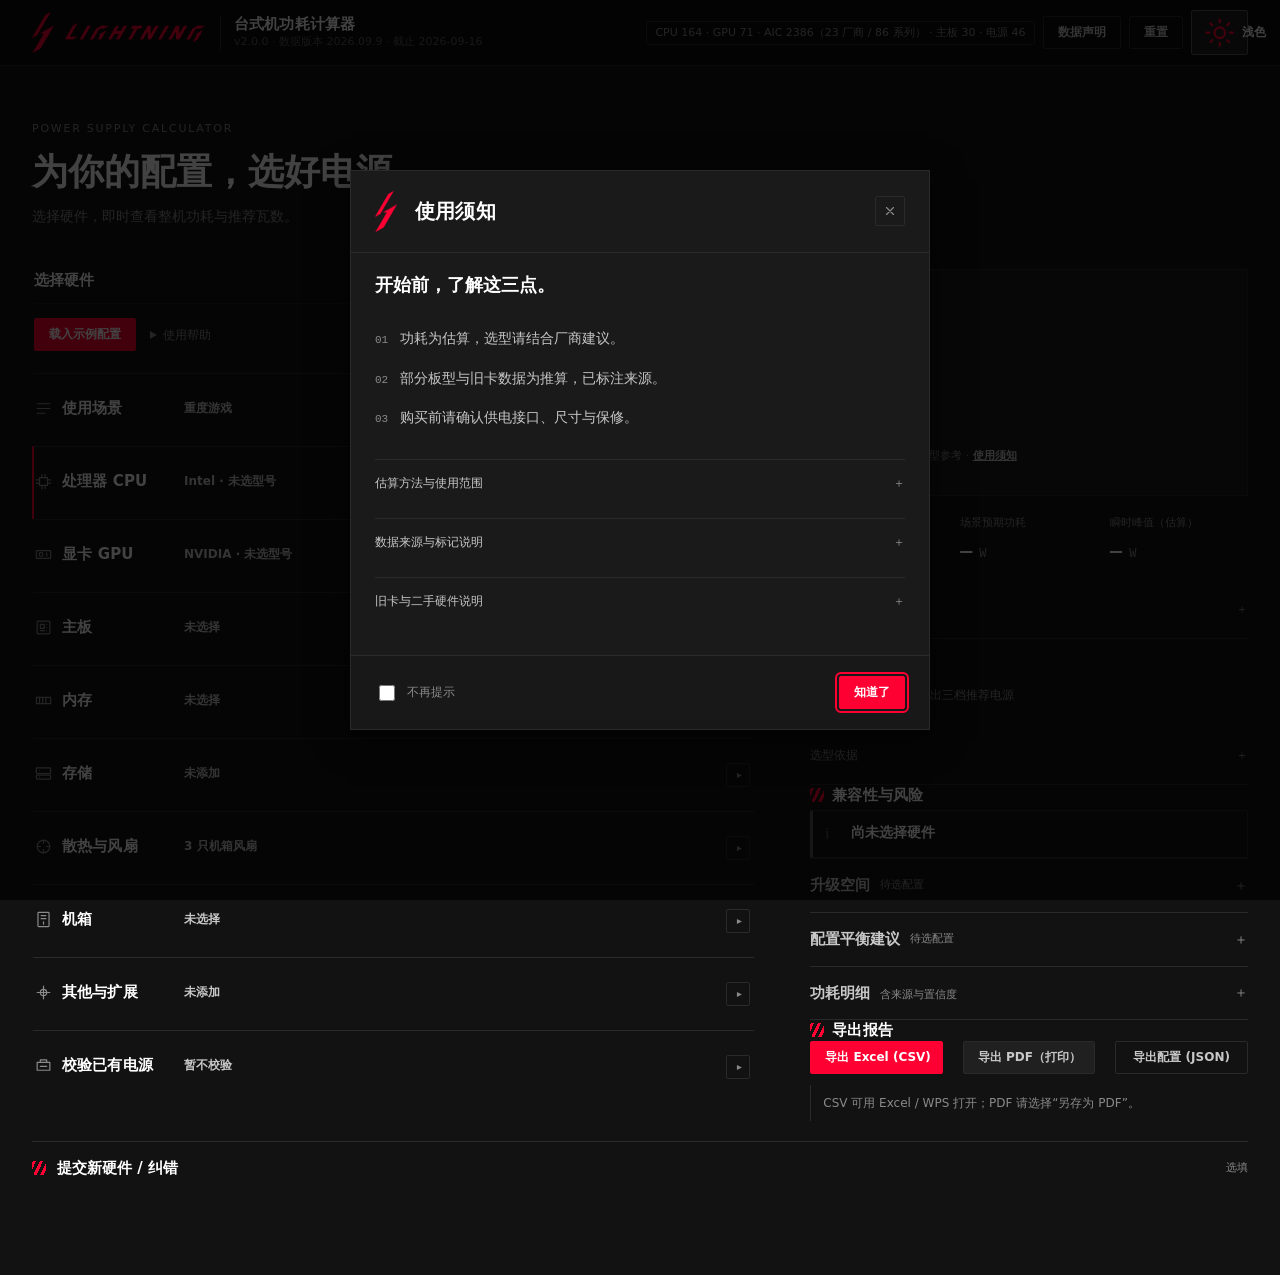
==== commit faebf86c: "ui: publish LightningZ V2 startup animation" ====
--- a/index.html
+++ b/index.html
@@ -70,17 +70,7 @@
 </head>
 <body>
 <div class="psu-boot" aria-hidden="true">
-  <div class="psu-boot-focus">
-    <div class="psu-boot-mark">
-      <span class="psu-boot-half psu-boot-half-a"></span>
-      <span class="psu-boot-half psu-boot-half-b"></span>
-    </div>
-    <p class="psu-boot-title">台式机功耗计算器</p>
-    <div class="psu-boot-meter">
-      <div class="psu-boot-line"></div>
-      <div class="psu-boot-ticks"><i></i><i></i><i></i></div>
-    </div>
-  </div>
+  <video class="psu-boot-video" muted playsinline preload="none" data-src="assets/lightningz-boot-v2.mp4" tabindex="-1"></video>
 </div>
 
 <!-- 页面内容由 JavaScript 渲染，这里为禁用 JS 的访问者与部分爬虫提供兜底说明 -->
--- a/assets/style.css
+++ b/assets/style.css
@@ -961,7 +961,7 @@
 .psu-boot {
   display: none; position: fixed; inset: 0; z-index: 10000;
   align-items: center; justify-content: center;
-  background: #0a0a0a; color: var(--rog);
+  background: #000; color: var(--rog);
   touch-action: none;
 }
 html.psu-boot-pending .psu-boot { display: flex; }
@@ -1262,3 +1262,6 @@
   a[href^="http"]::after { content: " (" attr(href) ")"; font-size: 8pt; color: #555; }
 }
 .print-only { display: none; }
+
+/* Approved Remotion V2: retain the complete frame on every screen. */
+.psu-boot-video { display: block; width: 100%; height: 100%; object-fit: contain; background: #000; }
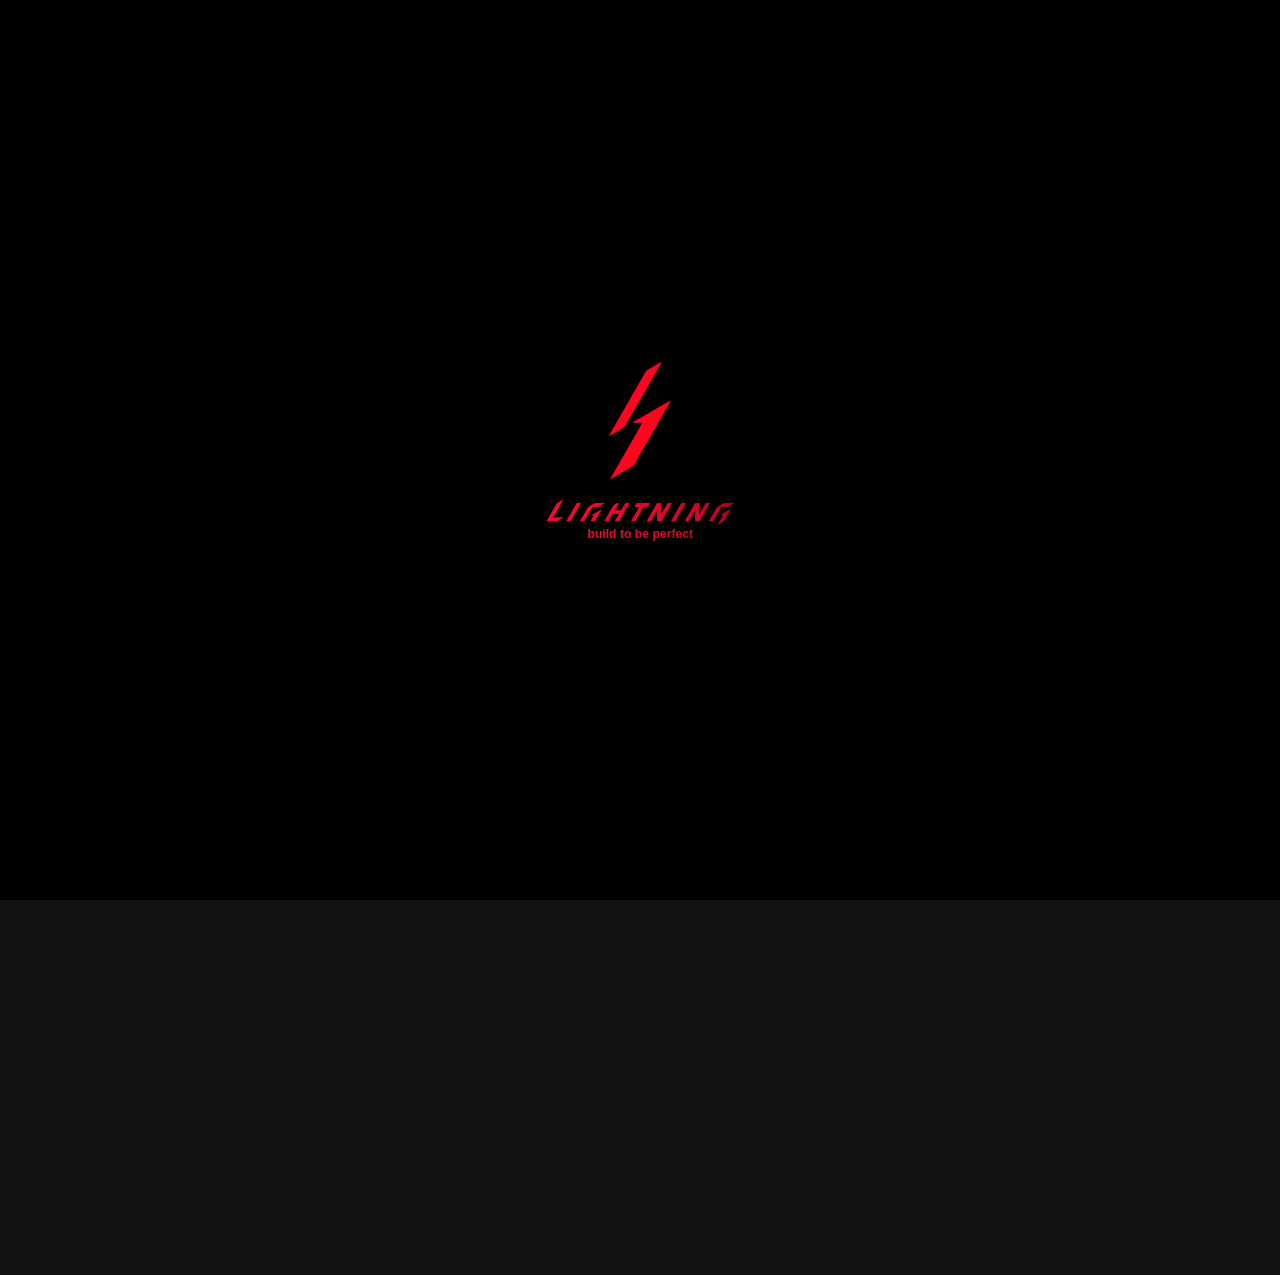
==== commit daf792d6: "feat: publish native startup animation and portrait 9:16 canvas" ====
--- a/index.html
+++ b/index.html
@@ -8,7 +8,7 @@
 <title>台式机功耗计算器 · 电源瓦数怎么选</title>
 <meta name="description" content="选好 CPU、显卡、主板就能算出整机功耗，并直接给出该买多大瓦数的电源。覆盖 164 款 CPU 与 RTX 50 到 GTX 900 的 71 款显卡、23 家 AIC 厂商 2386 个板型，含 ATX 3.1 与 12V-2x6 接口校验。">
 <meta name="robots" content="index, follow">
-<link rel="canonical" href="https://lightningz-msi.github.io/-/">
+<link rel="canonical" href="https://lightningz-x.github.io/-/">
 
 <!-- 主题色：影响移动端浏览器地址栏配色 -->
 <meta name="theme-color" content="#121212" media="(prefers-color-scheme: dark)">
@@ -23,15 +23,15 @@
 <meta property="og:locale" content="zh_CN">
 <meta property="og:title" content="台式机功耗计算器 · 电源瓦数怎么选">
 <meta property="og:description" content="选好 CPU、显卡、主板就能算出整机功耗，并直接给出该买多大瓦数的电源。164 款 CPU、71 款显卡、2386 个显卡板型，老平台也支持。">
-<meta property="og:url" content="https://lightningz-msi.github.io/-/">
-<meta property="og:image" content="https://lightningz-msi.github.io/-/assets/og-image.png">
+<meta property="og:url" content="https://lightningz-x.github.io/-/">
+<meta property="og:image" content="https://lightningz-x.github.io/-/assets/og-image.png">
 <meta property="og:image:width" content="1200">
 <meta property="og:image:height" content="630">
 <meta property="og:image:alt" content="台式机功耗计算器">
 <meta name="twitter:card" content="summary_large_image">
 <meta name="twitter:title" content="台式机功耗计算器 · 电源瓦数怎么选">
 <meta name="twitter:description" content="选好配置就能算出整机功耗，直接给出该买多大瓦数的电源。164 款 CPU、71 款显卡型号、23 家 AIC 厂商 2386 个板型。">
-<meta name="twitter:image" content="https://lightningz-msi.github.io/-/assets/og-image.png">
+<meta name="twitter:image" content="https://lightningz-x.github.io/-/assets/og-image.png">
 
 <!-- -------------------------------------------------------------- 图标 -- -->
 <link rel="icon" type="image/svg+xml" href="favicon.svg">
@@ -66,11 +66,12 @@
 
 <link rel="stylesheet" href="assets/style.css">
 <!-- 首帧前决定是否播放；ui.js 的 DOM 初始化仍在 DOMContentLoaded、app.js 之后。 -->
+<script src="js/boot-animation.js"></script>
 <script src="js/ui.js"></script>
 </head>
 <body>
 <div class="psu-boot" aria-hidden="true">
-  <video class="psu-boot-video" muted playsinline preload="none" data-src="assets/lightningz-boot-v2.mp4" tabindex="-1"></video>
+  <canvas class="psu-boot-canvas" width="1280" height="720" data-mark="assets/boot-mark.png" data-wordmark="assets/boot-wordmark.png"></canvas>
 </div>
 
 <!-- 页面内容由 JavaScript 渲染，这里为禁用 JS 的访问者与部分爬虫提供兜底说明 -->
--- a/assets/style.css
+++ b/assets/style.css
@@ -1263,5 +1263,16 @@
 }
 .print-only { display: none; }
 
-/* Approved Remotion V2: retain the complete frame on every screen. */
-.psu-boot-video { display: block; width: 100%; height: 100%; object-fit: contain; background: #000; }
+/* Native animation: complete 16:9 desktop or 9:16 portrait stage, never stretched. */
+.psu-boot { overflow: hidden; height: 100vh; height: 100dvh; }
+.psu-boot-canvas {
+  display: block; flex: none; max-width: none;
+  width: min(100vw, 177.777778vh); width: min(100vw, 177.777778dvh);
+  height: auto; aspect-ratio: 16 / 9; background: #000;
+}
+@media (orientation: portrait) {
+  .psu-boot-canvas {
+    width: min(100vw, 56.25vh); width: min(100vw, 56.25dvh);
+    aspect-ratio: 9 / 16;
+  }
+}
